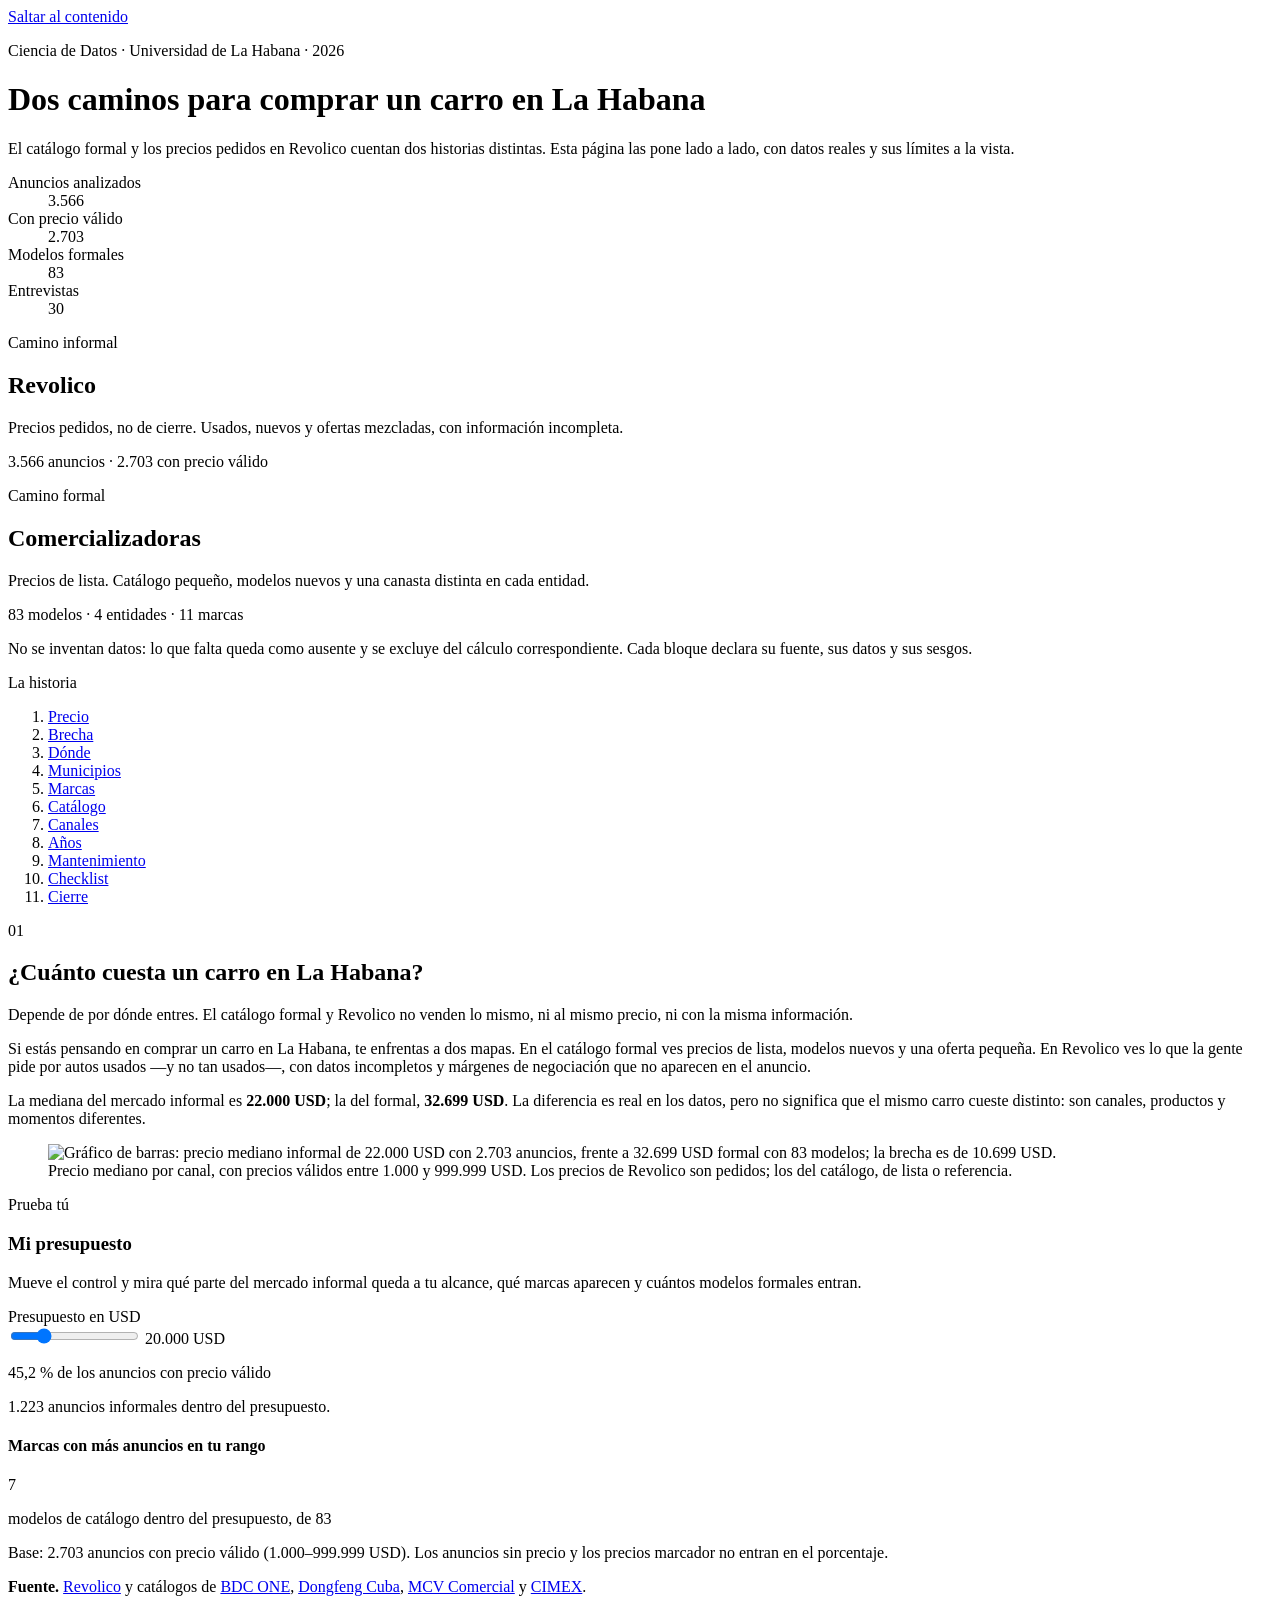
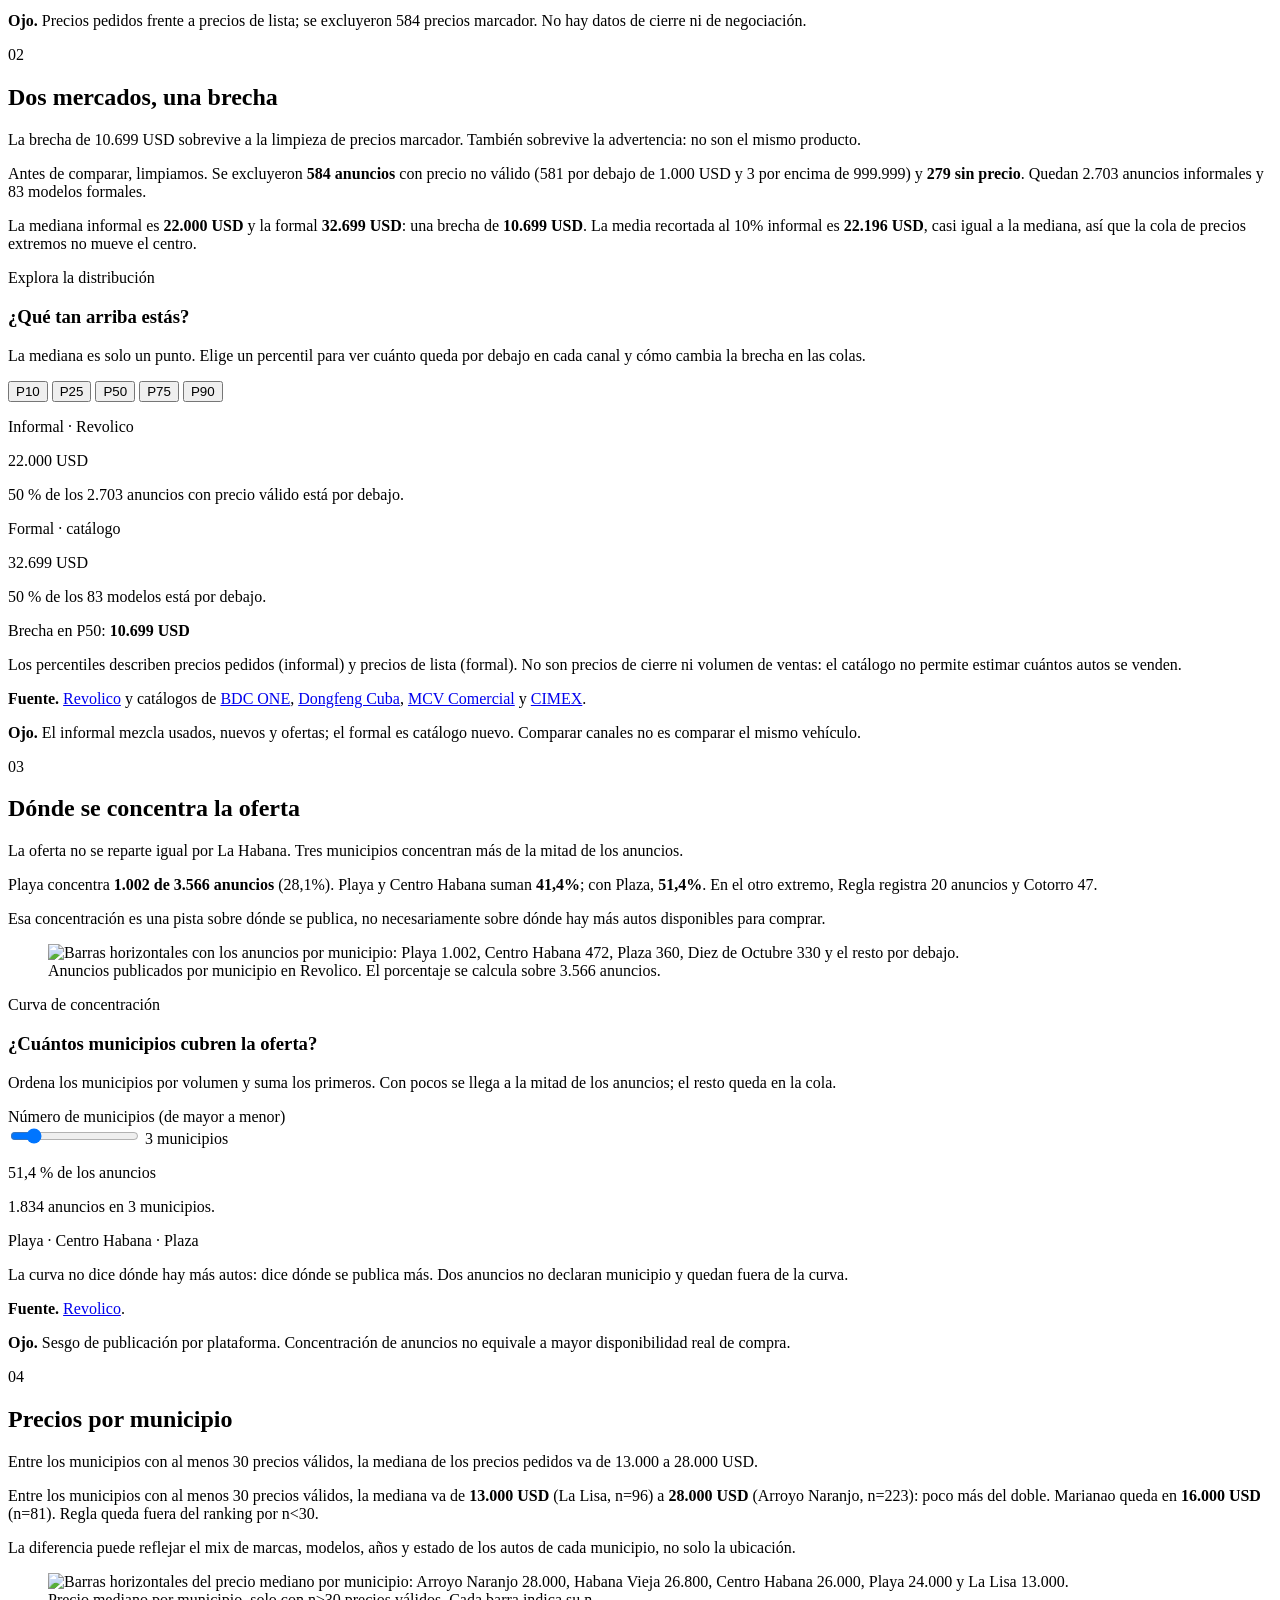
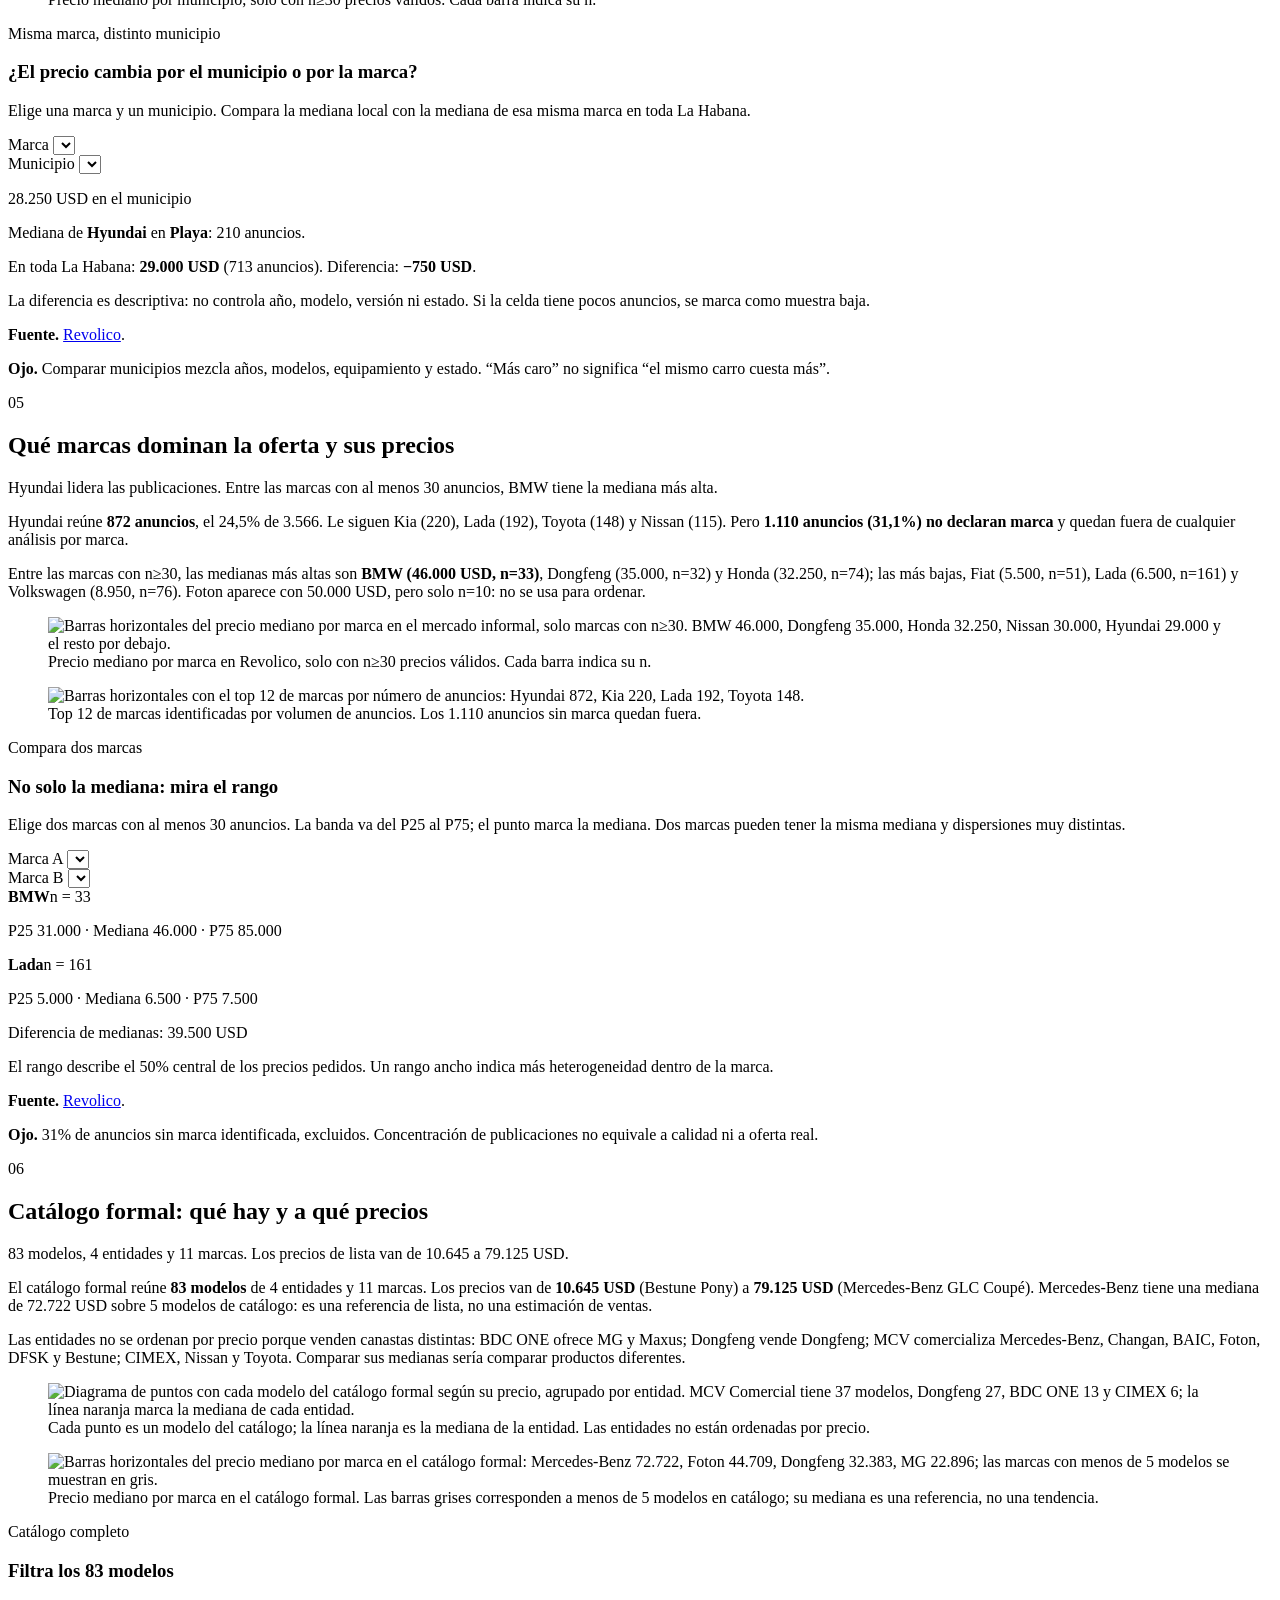
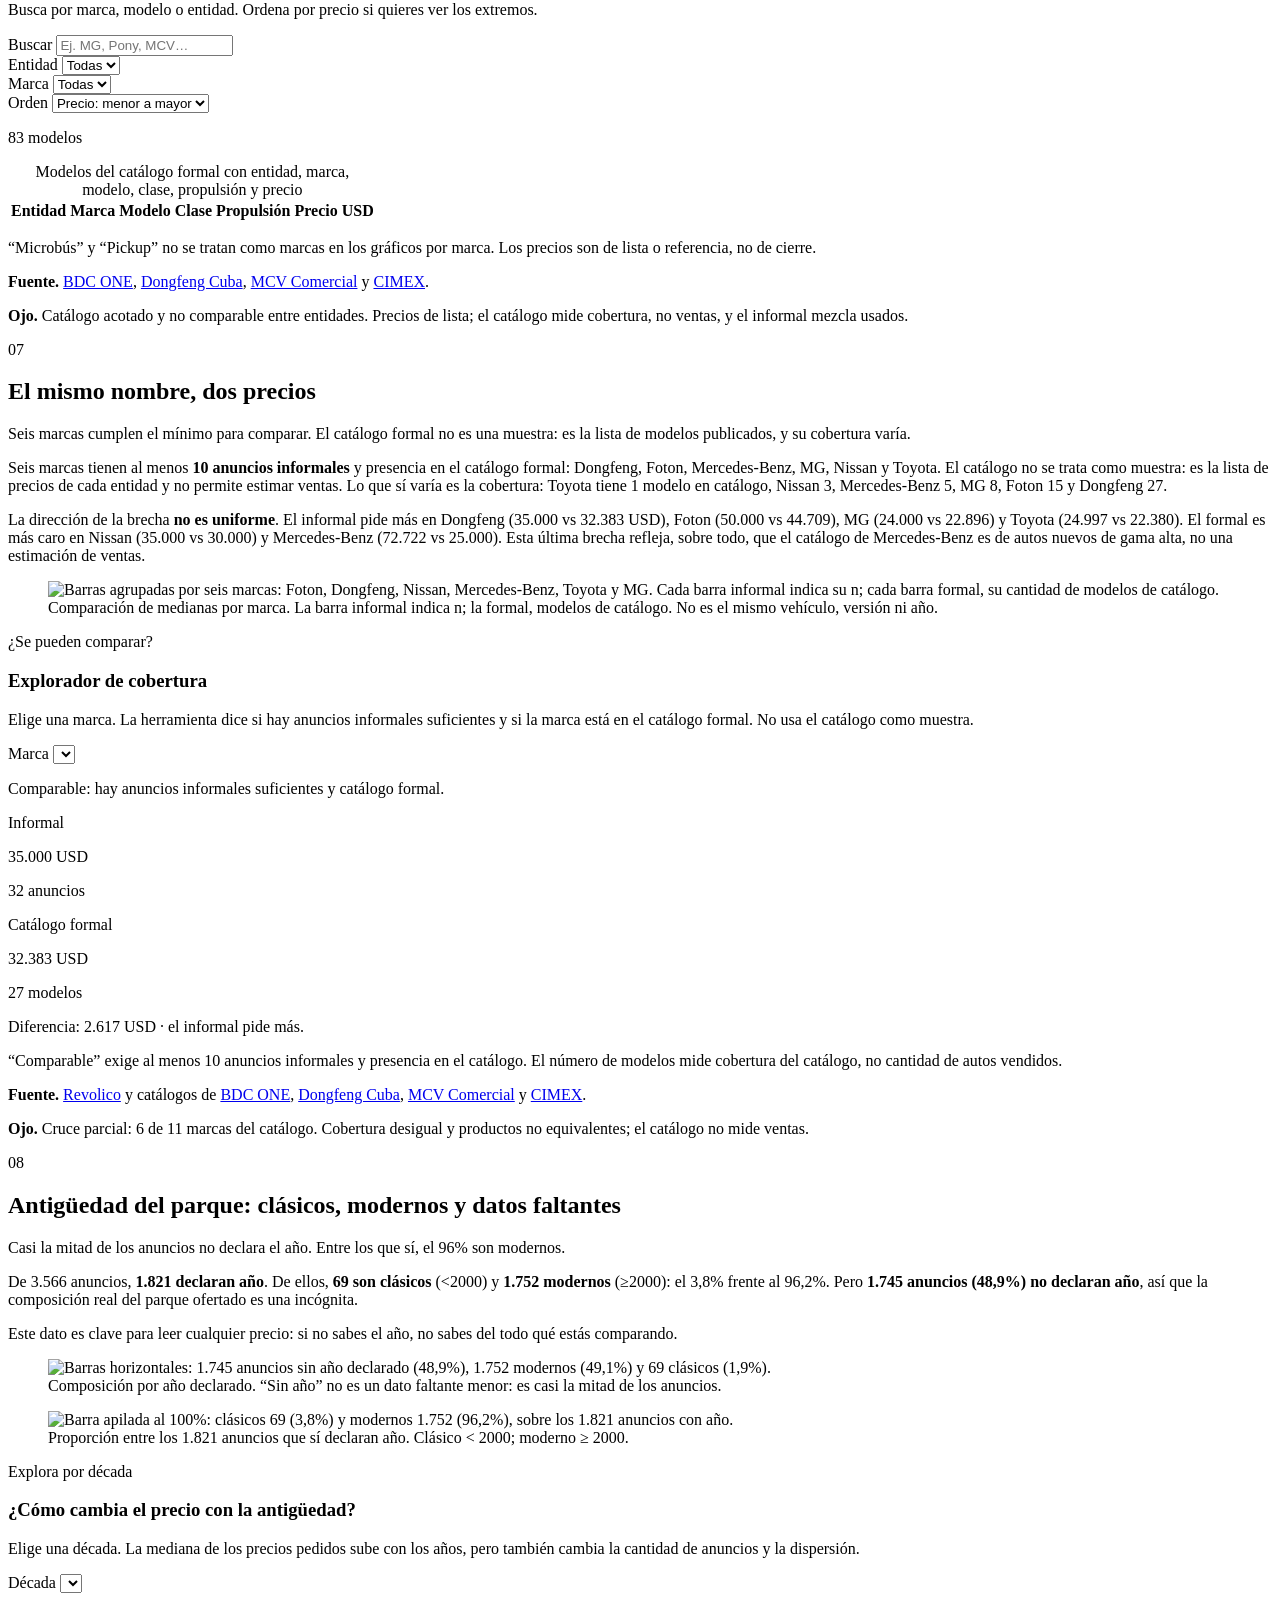
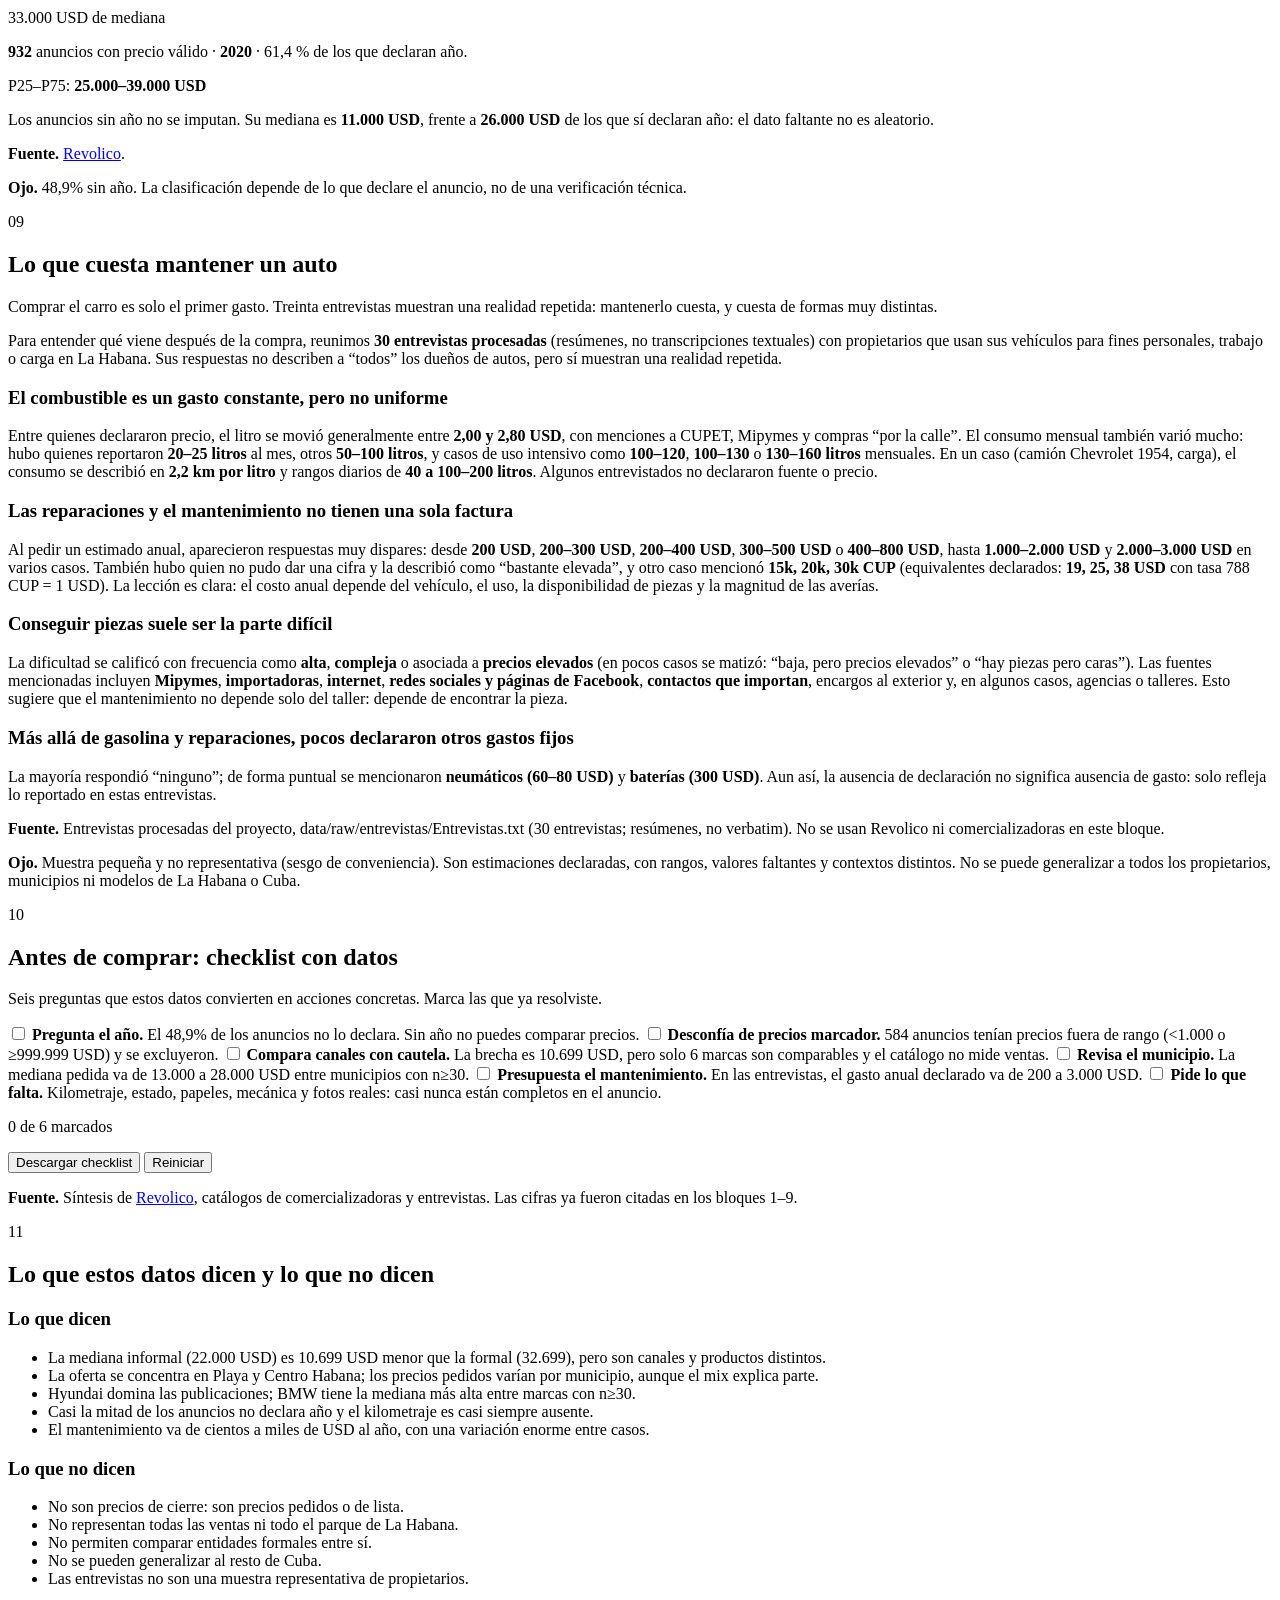
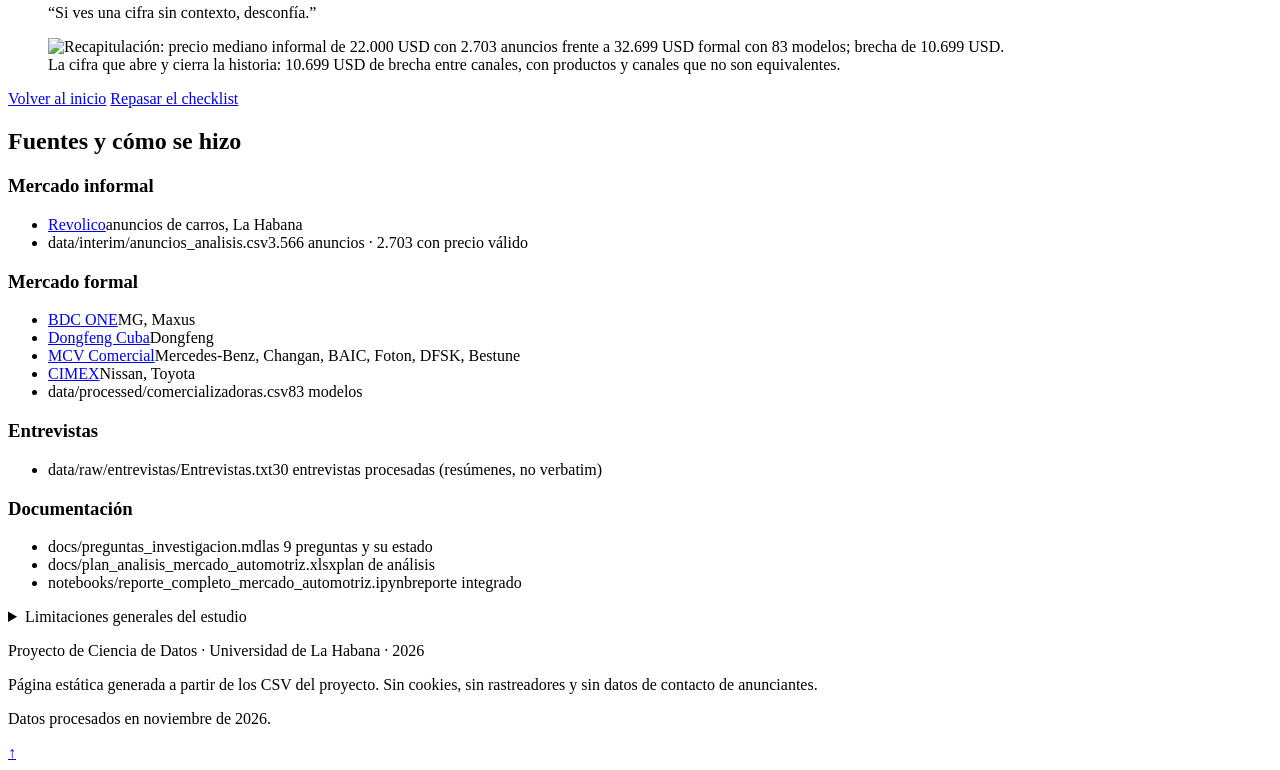
==== index.html @ 1b814ed3 "Arreglando gitignore para poder arreglar la ubicacion de la web" ====
<!doctype html>
<html lang="es">
<head>
  <meta charset="utf-8">
  <meta name="viewport" content="width=device-width, initial-scale=1">
  <title>Dos caminos para comprar un carro en La Habana</title>
  <meta name="description" content="Historia de datos sobre el mercado automotriz de La Habana: precios del canal formal e informal, municipios, marcas, antigüedad y costo de mantenimiento.">
  <meta name="theme-color" content="#FAF7F2">
  <link rel="stylesheet" href="assets/css/estilos.css">
</head>
<body>
  <a class="saltar" href="#contenido">Saltar al contenido</a>
  <div class="progreso" aria-hidden="true"><span id="progreso"></span></div>

  <header class="portada" id="inicio">
    <div class="contenedor">
      <p class="eyebrow">Ciencia de Datos · Universidad de La Habana · 2026</p>
      <h1>Dos caminos para comprar un carro en La Habana</h1>
      <p class="dek">El catálogo formal y los precios pedidos en Revolico cuentan dos historias distintas. Esta página las pone lado a lado, con datos reales y sus límites a la vista.</p>

      <dl class="cifras" aria-label="Cifras de la investigación">
        <div><dt>Anuncios analizados</dt><dd>3.566</dd></div>
        <div><dt>Con precio válido</dt><dd>2.703</dd></div>
        <div><dt>Modelos formales</dt><dd>83</dd></div>
        <div><dt>Entrevistas</dt><dd>30</dd></div>
      </dl>

      <div class="caminos">
        <article class="camino camino--informal">
          <p class="camino__etiqueta">Camino informal</p>
          <h2>Revolico</h2>
          <p>Precios pedidos, no de cierre. Usados, nuevos y ofertas mezcladas, con información incompleta.</p>
          <p class="camino__dato">3.566 anuncios · 2.703 con precio válido</p>
        </article>
        <article class="camino camino--formal">
          <p class="camino__etiqueta">Camino formal</p>
          <h2>Comercializadoras</h2>
          <p>Precios de lista. Catálogo pequeño, modelos nuevos y una canasta distinta en cada entidad.</p>
          <p class="camino__dato">83 modelos · 4 entidades · 11 marcas</p>
        </article>
      </div>

      <p class="portada__nota">No se inventan datos: lo que falta queda como ausente y se excluye del cálculo correspondiente. Cada bloque declara su fuente, sus datos y sus sesgos.</p>
    </div>
  </header>

  <nav class="indice" aria-label="Índice de la historia">
    <div class="contenedor indice__interior">
      <span class="indice__titulo">La historia</span>
      <ol>
        <li><a href="#bloque-1">Precio</a></li>
        <li><a href="#bloque-2">Brecha</a></li>
        <li><a href="#bloque-3">Dónde</a></li>
        <li><a href="#bloque-4">Municipios</a></li>
        <li><a href="#bloque-5">Marcas</a></li>
        <li><a href="#bloque-6">Catálogo</a></li>
        <li><a href="#bloque-7">Canales</a></li>
        <li><a href="#bloque-8">Años</a></li>
        <li><a href="#bloque-9">Mantenimiento</a></li>
        <li><a href="#bloque-10">Checklist</a></li>
        <li><a href="#bloque-11">Cierre</a></li>
      </ol>
    </div>
  </nav>

  <main id="contenido">
    <!-- BLOQUE 1 -->
    <section class="bloque" id="bloque-1" aria-labelledby="t1">
      <div class="contenedor">
        <header class="bloque__cabecera">
          <p class="bloque__numero">01</p>
          <h2 id="t1">¿Cuánto cuesta un carro en La Habana?</h2>
          <p class="entradilla">Depende de por dónde entres. El catálogo formal y Revolico no venden lo mismo, ni al mismo precio, ni con la misma información.</p>
        </header>

        <div class="prosa">
          <p>Si estás pensando en comprar un carro en La Habana, te enfrentas a dos mapas. En el catálogo formal ves precios de lista, modelos nuevos y una oferta pequeña. En Revolico ves lo que la gente pide por autos usados —y no tan usados—, con datos incompletos y márgenes de negociación que no aparecen en el anuncio.</p>
          <p>La mediana del mercado informal es <strong>22.000 USD</strong>; la del formal, <strong>32.699 USD</strong>. La diferencia es real en los datos, pero no significa que el mismo carro cueste distinto: son canales, productos y momentos diferentes.</p>
        </div>

        <figure class="figura">
          <img src="img/01_brecha_formal_vs_informal.png" alt="Gráfico de barras: precio mediano informal de 22.000 USD con 2.703 anuncios, frente a 32.699 USD formal con 83 modelos; la brecha es de 10.699 USD." width="1375" height="955" decoding="async">
          <figcaption>Precio mediano por canal, con precios válidos entre 1.000 y 999.999 USD. Los precios de Revolico son pedidos; los del catálogo, de lista o referencia.</figcaption>
        </figure>

        <section class="interactivo" aria-labelledby="t-presupuesto">
          <header class="interactivo__cabecera">
            <p class="interactivo__etiqueta">Prueba tú</p>
            <h3 id="t-presupuesto">Mi presupuesto</h3>
            <p>Mueve el control y mira qué parte del mercado informal queda a tu alcance, qué marcas aparecen y cuántos modelos formales entran.</p>
          </header>

          <div class="control">
            <label for="presupuesto">Presupuesto en USD</label>
            <div class="control__fila">
              <input type="range" id="presupuesto" min="2000" max="80000" step="500" value="20000">
              <output for="presupuesto" id="presupuesto-valor" class="control__valor">20.000 USD</output>
            </div>
          </div>

          <div class="resultado" aria-live="polite">
            <p class="resultado__grande"><span id="presupuesto-pct">45,2 %</span> <span class="resultado__sufijo">de los anuncios con precio válido</span></p>
            <p id="presupuesto-resumen" class="resultado__texto">1.223 anuncios informales dentro del presupuesto.</p>
            <div class="columnas">
              <div>
                <h4>Marcas con más anuncios en tu rango</h4>
                <ul id="presupuesto-marcas" class="lista-barras"></ul>
              </div>
              <div class="tarjeta-cifra">
                <p class="tarjeta-cifra__numero" id="presupuesto-formales">7</p>
                <p class="tarjeta-cifra__texto">modelos de catálogo dentro del presupuesto, de 83</p>
              </div>
            </div>
          </div>
          <p class="interactivo__nota">Base: 2.703 anuncios con precio válido (1.000–999.999 USD). Los anuncios sin precio y los precios marcador no entran en el porcentaje.</p>
        </section>

        <aside class="metodo">
          <p><strong>Fuente.</strong> <a href="https://www.revolico.com" target="_blank" rel="noopener noreferrer">Revolico</a> y catálogos de <a href="https://bdcone.online" target="_blank" rel="noopener noreferrer">BDC ONE</a>, <a href="https://dongfengqba.com" target="_blank" rel="noopener noreferrer">Dongfeng Cuba</a>, <a href="https://mcvcommercial.com" target="_blank" rel="noopener noreferrer">MCV Comercial</a> y <a href="https://cimex.cu" target="_blank" rel="noopener noreferrer">CIMEX</a>.</p>
          <p><strong>Ojo.</strong> Precios pedidos frente a precios de lista; se excluyeron 584 precios marcador. No hay datos de cierre ni de negociación.</p>
        </aside>
      </div>
    </section>

    <!-- BLOQUE 2 -->
    <section class="bloque" id="bloque-2" aria-labelledby="t2">
      <div class="contenedor">
        <header class="bloque__cabecera">
          <p class="bloque__numero">02</p>
          <h2 id="t2">Dos mercados, una brecha</h2>
          <p class="entradilla">La brecha de 10.699 USD sobrevive a la limpieza de precios marcador. También sobrevive la advertencia: no son el mismo producto.</p>
        </header>

        <div class="prosa">
          <p>Antes de comparar, limpiamos. Se excluyeron <strong>584 anuncios</strong> con precio no válido (581 por debajo de 1.000 USD y 3 por encima de 999.999) y <strong>279 sin precio</strong>. Quedan 2.703 anuncios informales y 83 modelos formales.</p>
          <p>La mediana informal es <strong>22.000 USD</strong> y la formal <strong>32.699 USD</strong>: una brecha de <strong>10.699 USD</strong>. La media recortada al 10% informal es <strong>22.196 USD</strong>, casi igual a la mediana, así que la cola de precios extremos no mueve el centro.</p>
        </div>

        <section class="interactivo" aria-labelledby="t-percentiles">
          <header class="interactivo__cabecera">
            <p class="interactivo__etiqueta">Explora la distribución</p>
            <h3 id="t-percentiles">¿Qué tan arriba estás?</h3>
            <p>La mediana es solo un punto. Elige un percentil para ver cuánto queda por debajo en cada canal y cómo cambia la brecha en las colas.</p>
          </header>

          <div class="segmentado" role="group" aria-label="Percentil de precio">
            <button type="button" class="segmentado__boton" data-percentil="10" aria-pressed="false">P10</button>
            <button type="button" class="segmentado__boton" data-percentil="25" aria-pressed="false">P25</button>
            <button type="button" class="segmentado__boton activo" data-percentil="50" aria-pressed="true">P50</button>
            <button type="button" class="segmentado__boton" data-percentil="75" aria-pressed="false">P75</button>
            <button type="button" class="segmentado__boton" data-percentil="90" aria-pressed="false">P90</button>
          </div>

          <div class="comparador" aria-live="polite">
            <div class="comparador__lado">
              <p class="comparador__canal">Informal · Revolico</p>
              <p class="comparador__numero" id="pct-informal">22.000 USD</p>
              <div class="barra"><span id="barra-pct-informal" style="width:67%"></span></div>
              <p class="comparador__n" id="pct-informal-detalle">50 % de los 2.703 anuncios con precio válido está por debajo.</p>
            </div>
            <div class="comparador__lado">
              <p class="comparador__canal">Formal · catálogo</p>
              <p class="comparador__numero" id="pct-formal">32.699 USD</p>
              <div class="barra"><span id="barra-pct-formal" style="width:100%"></span></div>
              <p class="comparador__n" id="pct-formal-detalle">50 % de los 83 modelos está por debajo.</p>
            </div>
          </div>
          <p class="comparador__diferencia">Brecha en <span id="pct-etiqueta">P50</span>: <strong id="pct-diferencia">10.699 USD</strong></p>
          <p class="interactivo__nota">Los percentiles describen precios pedidos (informal) y precios de lista (formal). No son precios de cierre ni volumen de ventas: el catálogo no permite estimar cuántos autos se venden.</p>
        </section>

        <aside class="metodo">
          <p><strong>Fuente.</strong> <a href="https://www.revolico.com" target="_blank" rel="noopener noreferrer">Revolico</a> y catálogos de <a href="https://bdcone.online" target="_blank" rel="noopener noreferrer">BDC ONE</a>, <a href="https://dongfengqba.com" target="_blank" rel="noopener noreferrer">Dongfeng Cuba</a>, <a href="https://mcvcommercial.com" target="_blank" rel="noopener noreferrer">MCV Comercial</a> y <a href="https://cimex.cu" target="_blank" rel="noopener noreferrer">CIMEX</a>.</p>
          <p><strong>Ojo.</strong> El informal mezcla usados, nuevos y ofertas; el formal es catálogo nuevo. Comparar canales no es comparar el mismo vehículo.</p>
        </aside>
      </div>
    </section>

    <!-- BLOQUE 3 -->
    <section class="bloque" id="bloque-3" aria-labelledby="t3">
      <div class="contenedor">
        <header class="bloque__cabecera">
          <p class="bloque__numero">03</p>
          <h2 id="t3">Dónde se concentra la oferta</h2>
          <p class="entradilla">La oferta no se reparte igual por La Habana. Tres municipios concentran más de la mitad de los anuncios.</p>
        </header>

        <div class="prosa">
          <p>Playa concentra <strong>1.002 de 3.566 anuncios</strong> (28,1%). Playa y Centro Habana suman <strong>41,4%</strong>; con Plaza, <strong>51,4%</strong>. En el otro extremo, Regla registra 20 anuncios y Cotorro 47.</p>
          <p>Esa concentración es una pista sobre dónde se publica, no necesariamente sobre dónde hay más autos disponibles para comprar.</p>
        </div>

        <figure class="figura">
          <img src="img/a_estructura_concentracion_municipio.png" alt="Barras horizontales con los anuncios por municipio: Playa 1.002, Centro Habana 472, Plaza 360, Diez de Octubre 330 y el resto por debajo." width="1553" height="1169" loading="lazy" decoding="async">
          <figcaption>Anuncios publicados por municipio en Revolico. El porcentaje se calcula sobre 3.566 anuncios.</figcaption>
        </figure>

        <section class="interactivo" aria-labelledby="t-concentracion">
          <header class="interactivo__cabecera">
            <p class="interactivo__etiqueta">Curva de concentración</p>
            <h3 id="t-concentracion">¿Cuántos municipios cubren la oferta?</h3>
            <p>Ordena los municipios por volumen y suma los primeros. Con pocos se llega a la mitad de los anuncios; el resto queda en la cola.</p>
          </header>

          <div class="control">
            <label for="concentracion">Número de municipios (de mayor a menor)</label>
            <div class="control__fila">
              <input type="range" id="concentracion" min="1" max="15" step="1" value="3">
              <output for="concentracion" id="concentracion-valor" class="control__valor">3 municipios</output>
            </div>
          </div>

          <div class="resultado resultado--compacto" aria-live="polite">
            <p class="resultado__grande"><span id="conc-pct">51,4 %</span> <span class="resultado__sufijo">de los anuncios</span></p>
            <p class="resultado__texto"><span id="conc-n">1.834</span> anuncios en <span id="conc-k">3</span> municipios.</p>
            <div class="barra"><span id="conc-barra" style="width:51.4%"></span></div>
            <p id="conc-lista" class="lista-municipios">Playa · Centro Habana · Plaza</p>
          </div>
          <p class="interactivo__nota">La curva no dice dónde hay más autos: dice dónde se publica más. Dos anuncios no declaran municipio y quedan fuera de la curva.</p>
        </section>

        <aside class="metodo">
          <p><strong>Fuente.</strong> <a href="https://www.revolico.com" target="_blank" rel="noopener noreferrer">Revolico</a>.</p>
          <p><strong>Ojo.</strong> Sesgo de publicación por plataforma. Concentración de anuncios no equivale a mayor disponibilidad real de compra.</p>
        </aside>
      </div>
    </section>

    <!-- BLOQUE 4 -->
    <section class="bloque" id="bloque-4" aria-labelledby="t4">
      <div class="contenedor">
        <header class="bloque__cabecera">
          <p class="bloque__numero">04</p>
          <h2 id="t4">Precios por municipio</h2>
          <p class="entradilla">Entre los municipios con al menos 30 precios válidos, la mediana de los precios pedidos va de 13.000 a 28.000 USD.</p>
        </header>

        <div class="prosa">
          <p>Entre los municipios con al menos 30 precios válidos, la mediana va de <strong>13.000 USD</strong> (La Lisa, n=96) a <strong>28.000 USD</strong> (Arroyo Naranjo, n=223): poco más del doble. Marianao queda en <strong>16.000 USD</strong> (n=81). Regla queda fuera del ranking por n<30.</p>
          <p>La diferencia puede reflejar el mix de marcas, modelos, años y estado de los autos de cada municipio, no solo la ubicación.</p>
        </div>

        <figure class="figura">
          <img src="img/02_mediana_precio_por_municipio.png" alt="Barras horizontales del precio mediano por municipio: Arroyo Naranjo 28.000, Habana Vieja 26.800, Centro Habana 26.000, Playa 24.000 y La Lisa 13.000." width="1553" height="1170" loading="lazy" decoding="async">
          <figcaption>Precio mediano por municipio, solo con n≥30 precios válidos. Cada barra indica su n.</figcaption>
        </figure>

        <section class="interactivo" aria-labelledby="t-marca-municipio">
          <header class="interactivo__cabecera">
            <p class="interactivo__etiqueta">Misma marca, distinto municipio</p>
            <h3 id="t-marca-municipio">¿El precio cambia por el municipio o por la marca?</h3>
            <p>Elige una marca y un municipio. Compara la mediana local con la mediana de esa misma marca en toda La Habana.</p>
          </header>

          <div class="controles-dobles">
            <div class="control">
              <label for="mm-marca">Marca</label>
              <select id="mm-marca"></select>
            </div>
            <div class="control">
              <label for="mm-municipio">Municipio</label>
              <select id="mm-municipio"></select>
            </div>
          </div>

          <div class="resultado resultado--compacto" aria-live="polite">
            <p class="resultado__grande"><span id="mm-mediana">28.250</span> <span class="resultado__sufijo">USD en el municipio</span></p>
            <p class="resultado__texto">Mediana de <strong id="mm-marca-label">Hyundai</strong> en <strong id="mm-municipio-label">Playa</strong>: <span id="mm-n">210</span> anuncios.</p>
            <p class="resultado__texto">En toda La Habana: <strong id="mm-ciudad">29.000 USD</strong> (<span id="mm-n-ciudad">713</span> anuncios). Diferencia: <strong id="mm-dif">−750 USD</strong>.</p>
            <p id="mm-calidad" class="calidad"></p>
          </div>
          <p class="interactivo__nota">La diferencia es descriptiva: no controla año, modelo, versión ni estado. Si la celda tiene pocos anuncios, se marca como muestra baja.</p>
        </section>

        <aside class="metodo">
          <p><strong>Fuente.</strong> <a href="https://www.revolico.com" target="_blank" rel="noopener noreferrer">Revolico</a>.</p>
          <p><strong>Ojo.</strong> Comparar municipios mezcla años, modelos, equipamiento y estado. “Más caro” no significa “el mismo carro cuesta más”.</p>
        </aside>
      </div>
    </section>

    <!-- BLOQUE 5 -->
    <section class="bloque" id="bloque-5" aria-labelledby="t5">
      <div class="contenedor">
        <header class="bloque__cabecera">
          <p class="bloque__numero">05</p>
          <h2 id="t5">Qué marcas dominan la oferta y sus precios</h2>
          <p class="entradilla">Hyundai lidera las publicaciones. Entre las marcas con al menos 30 anuncios, BMW tiene la mediana más alta.</p>
        </header>

        <div class="prosa">
          <p>Hyundai reúne <strong>872 anuncios</strong>, el 24,5% de 3.566. Le siguen Kia (220), Lada (192), Toyota (148) y Nissan (115). Pero <strong>1.110 anuncios (31,1%) no declaran marca</strong> y quedan fuera de cualquier análisis por marca.</p>
          <p>Entre las marcas con n≥30, las medianas más altas son <strong>BMW (46.000 USD, n=33)</strong>, Dongfeng (35.000, n=32) y Honda (32.250, n=74); las más bajas, Fiat (5.500, n=51), Lada (6.500, n=161) y Volkswagen (8.950, n=76). Foton aparece con 50.000 USD, pero solo n=10: no se usa para ordenar.</p>
        </div>

        <figure class="figura">
          <img src="img/03_precio_por_marca_informal.png" alt="Barras horizontales del precio mediano por marca en el mercado informal, solo marcas con n≥30. BMW 46.000, Dongfeng 35.000, Honda 32.250, Nissan 30.000, Hyundai 29.000 y el resto por debajo." width="1499" height="1140" loading="lazy" decoding="async">
          <figcaption>Precio mediano por marca en Revolico, solo con n≥30 precios válidos. Cada barra indica su n.</figcaption>
        </figure>

        <figure class="figura">
          <img src="img/a_estructura_concentracion_marca.png" alt="Barras horizontales con el top 12 de marcas por número de anuncios: Hyundai 872, Kia 220, Lada 192, Toyota 148." width="1475" height="1048" loading="lazy" decoding="async">
          <figcaption>Top 12 de marcas identificadas por volumen de anuncios. Los 1.110 anuncios sin marca quedan fuera.</figcaption>
        </figure>

        <section class="interactivo" aria-labelledby="t-rango-marcas">
          <header class="interactivo__cabecera">
            <p class="interactivo__etiqueta">Compara dos marcas</p>
            <h3 id="t-rango-marcas">No solo la mediana: mira el rango</h3>
            <p>Elige dos marcas con al menos 30 anuncios. La banda va del P25 al P75; el punto marca la mediana. Dos marcas pueden tener la misma mediana y dispersiones muy distintas.</p>
          </header>

          <div class="controles-dobles">
            <div class="control">
              <label for="rango-a">Marca A</label>
              <select id="rango-a"></select>
            </div>
            <div class="control">
              <label for="rango-b">Marca B</label>
              <select id="rango-b"></select>
            </div>
          </div>

          <div class="rangos" aria-live="polite">
            <div class="rango">
              <div class="rango__cabecera"><strong id="rango-a-nombre">BMW</strong><span id="rango-a-n">n = 33</span></div>
              <div class="rango__pista">
                <span id="rango-a-banda" class="rango__banda"></span>
                <span id="rango-a-mediana" class="rango__mediana"></span>
              </div>
              <p id="rango-a-valores" class="rango__valores">P25 31.000 · Mediana 46.000 · P75 85.000</p>
            </div>
            <div class="rango">
              <div class="rango__cabecera"><strong id="rango-b-nombre">Lada</strong><span id="rango-b-n">n = 161</span></div>
              <div class="rango__pista">
                <span id="rango-b-banda" class="rango__banda"></span>
                <span id="rango-b-mediana" class="rango__mediana"></span>
              </div>
              <p id="rango-b-valores" class="rango__valores">P25 5.000 · Mediana 6.500 · P75 7.500</p>
            </div>
          </div>
          <p class="comparador__diferencia" id="rango-diferencia">Diferencia de medianas: 39.500 USD</p>
          <p class="interactivo__nota">El rango describe el 50% central de los precios pedidos. Un rango ancho indica más heterogeneidad dentro de la marca.</p>
        </section>

        <aside class="metodo">
          <p><strong>Fuente.</strong> <a href="https://www.revolico.com" target="_blank" rel="noopener noreferrer">Revolico</a>.</p>
          <p><strong>Ojo.</strong> 31% de anuncios sin marca identificada, excluidos. Concentración de publicaciones no equivale a calidad ni a oferta real.</p>
        </aside>
      </div>
    </section>

    <!-- BLOQUE 6 -->
    <section class="bloque" id="bloque-6" aria-labelledby="t6">
      <div class="contenedor">
        <header class="bloque__cabecera">
          <p class="bloque__numero">06</p>
          <h2 id="t6">Catálogo formal: qué hay y a qué precios</h2>
          <p class="entradilla">83 modelos, 4 entidades y 11 marcas. Los precios de lista van de 10.645 a 79.125 USD.</p>
        </header>

        <div class="prosa">
          <p>El catálogo formal reúne <strong>83 modelos</strong> de 4 entidades y 11 marcas. Los precios van de <strong>10.645 USD</strong> (Bestune Pony) a <strong>79.125 USD</strong> (Mercedes-Benz GLC Coupé). Mercedes-Benz tiene una mediana de 72.722 USD sobre 5 modelos de catálogo: es una referencia de lista, no una estimación de ventas.</p>
          <p>Las entidades no se ordenan por precio porque venden canastas distintas: BDC ONE ofrece MG y Maxus; Dongfeng vende Dongfeng; MCV comercializa Mercedes-Benz, Changan, BAIC, Foton, DFSK y Bestune; CIMEX, Nissan y Toyota. Comparar sus medianas sería comparar productos diferentes.</p>
        </div>

        <figure class="figura">
          <img src="img/07_catalogo_formal_por_entidad.png" alt="Diagrama de puntos con cada modelo del catálogo formal según su precio, agrupado por entidad. MCV Comercial tiene 37 modelos, Dongfeng 27, BDC ONE 13 y CIMEX 6; la línea naranja marca la mediana de cada entidad." width="1584" height="1017" loading="lazy" decoding="async">
          <figcaption>Cada punto es un modelo del catálogo; la línea naranja es la mediana de la entidad. Las entidades no están ordenadas por precio.</figcaption>
        </figure>

        <figure class="figura">
          <img src="img/03_precio_por_marca_formal.png" alt="Barras horizontales del precio mediano por marca en el catálogo formal: Mercedes-Benz 72.722, Foton 44.709, Dongfeng 32.383, MG 22.896; las marcas con menos de 5 modelos se muestran en gris." width="1475" height="1048" loading="lazy" decoding="async">
          <figcaption>Precio mediano por marca en el catálogo formal. Las barras grises corresponden a menos de 5 modelos en catálogo; su mediana es una referencia, no una tendencia.</figcaption>
        </figure>

        <section class="interactivo" aria-labelledby="t-tabla">
          <header class="interactivo__cabecera">
            <p class="interactivo__etiqueta">Catálogo completo</p>
            <h3 id="t-tabla">Filtra los 83 modelos</h3>
            <p>Busca por marca, modelo o entidad. Ordena por precio si quieres ver los extremos.</p>
          </header>
          <div class="controles-tabla">
            <div class="control">
              <label for="tabla-buscar">Buscar</label>
              <input type="search" id="tabla-buscar" placeholder="Ej. MG, Pony, MCV…" autocomplete="off">
            </div>
            <div class="control">
              <label for="tabla-entidad">Entidad</label>
              <select id="tabla-entidad"><option value="">Todas</option></select>
            </div>
            <div class="control">
              <label for="tabla-marca">Marca</label>
              <select id="tabla-marca"><option value="">Todas</option></select>
            </div>
            <div class="control">
              <label for="tabla-orden">Orden</label>
              <select id="tabla-orden">
                <option value="precio-asc">Precio: menor a mayor</option>
                <option value="precio-desc">Precio: mayor a menor</option>
                <option value="marca">Marca y modelo</option>
              </select>
            </div>
          </div>
          <p class="tabla-conteo" id="tabla-conteo" aria-live="polite">83 modelos</p>
          <div class="tabla-envoltura">
            <table class="tabla">
              <caption class="visualmente-oculto">Modelos del catálogo formal con entidad, marca, modelo, clase, propulsión y precio</caption>
              <thead>
                <tr>
                  <th scope="col">Entidad</th>
                  <th scope="col">Marca</th>
                  <th scope="col">Modelo</th>
                  <th scope="col">Clase</th>
                  <th scope="col">Propulsión</th>
                  <th scope="col" class="tabla__num">Precio USD</th>
                </tr>
              </thead>
              <tbody id="tabla-cuerpo"></tbody>
            </table>
          </div>
          <p class="interactivo__nota">“Microbús” y “Pickup” no se tratan como marcas en los gráficos por marca. Los precios son de lista o referencia, no de cierre.</p>
        </section>

        <aside class="metodo">
          <p><strong>Fuente.</strong> <a href="https://bdcone.online" target="_blank" rel="noopener noreferrer">BDC ONE</a>, <a href="https://dongfengqba.com" target="_blank" rel="noopener noreferrer">Dongfeng Cuba</a>, <a href="https://mcvcommercial.com" target="_blank" rel="noopener noreferrer">MCV Comercial</a> y <a href="https://cimex.cu" target="_blank" rel="noopener noreferrer">CIMEX</a>.</p>
          <p><strong>Ojo.</strong> Catálogo acotado y no comparable entre entidades. Precios de lista; el catálogo mide cobertura, no ventas, y el informal mezcla usados.</p>
        </aside>
      </div>
    </section>

    <!-- BLOQUE 7 -->
    <section class="bloque" id="bloque-7" aria-labelledby="t7">
      <div class="contenedor">
        <header class="bloque__cabecera">
          <p class="bloque__numero">07</p>
          <h2 id="t7">El mismo nombre, dos precios</h2>
          <p class="entradilla">Seis marcas cumplen el mínimo para comparar. El catálogo formal no es una muestra: es la lista de modelos publicados, y su cobertura varía.</p>
        </header>

        <div class="prosa">
          <p>Seis marcas tienen al menos <strong>10 anuncios informales</strong> y presencia en el catálogo formal: Dongfeng, Foton, Mercedes-Benz, MG, Nissan y Toyota. El catálogo no se trata como muestra: es la lista de precios de cada entidad y no permite estimar ventas. Lo que sí varía es la cobertura: Toyota tiene 1 modelo en catálogo, Nissan 3, Mercedes-Benz 5, MG 8, Foton 15 y Dongfeng 27.</p>
          <p>La dirección de la brecha <strong>no es uniforme</strong>. El informal pide más en Dongfeng (35.000 vs 32.383 USD), Foton (50.000 vs 44.709), MG (24.000 vs 22.896) y Toyota (24.997 vs 22.380). El formal es más caro en Nissan (35.000 vs 30.000) y Mercedes-Benz (72.722 vs 25.000). Esta última brecha refleja, sobre todo, que el catálogo de Mercedes-Benz es de autos nuevos de gama alta, no una estimación de ventas.</p>
        </div>

        <figure class="figura">
          <img src="img/04_comparacion_formal_vs_informal_por_marca.png" alt="Barras agrupadas por seis marcas: Foton, Dongfeng, Nissan, Mercedes-Benz, Toyota y MG. Cada barra informal indica su n; cada barra formal, su cantidad de modelos de catálogo." width="1598" height="1108" loading="lazy" decoding="async">
          <figcaption>Comparación de medianas por marca. La barra informal indica n; la formal, modelos de catálogo. No es el mismo vehículo, versión ni año.</figcaption>
        </figure>

        <section class="interactivo" aria-labelledby="t-cobertura">
          <header class="interactivo__cabecera">
            <p class="interactivo__etiqueta">¿Se pueden comparar?</p>
            <h3 id="t-cobertura">Explorador de cobertura</h3>
            <p>Elige una marca. La herramienta dice si hay anuncios informales suficientes y si la marca está en el catálogo formal. No usa el catálogo como muestra.</p>
          </header>

          <div class="control control--inline">
            <label for="cobertura-select">Marca</label>
            <select id="cobertura-select"></select>
          </div>

          <div class="resultado resultado--compacto" aria-live="polite">
            <p id="cobertura-estado" class="estado">Comparable: hay anuncios informales suficientes y catálogo formal.</p>
            <div class="comparador comparador--compacto">
              <div class="comparador__lado">
                <p class="comparador__canal">Informal</p>
                <p class="comparador__numero" id="cobertura-inf-mediana">35.000 USD</p>
                <p class="comparador__n"><span id="cobertura-inf-n">32</span> anuncios</p>
              </div>
              <div class="comparador__lado">
                <p class="comparador__canal">Catálogo formal</p>
                <p class="comparador__numero" id="cobertura-form-mediana">32.383 USD</p>
                <p class="comparador__n"><span id="cobertura-form-n">27</span> modelos</p>
              </div>
            </div>
            <p class="comparador__diferencia" id="cobertura-diferencia">Diferencia: 2.617 USD · el informal pide más.</p>
          </div>
          <p class="interactivo__nota">“Comparable” exige al menos 10 anuncios informales y presencia en el catálogo. El número de modelos mide cobertura del catálogo, no cantidad de autos vendidos.</p>
        </section>

        <aside class="metodo">
          <p><strong>Fuente.</strong> <a href="https://www.revolico.com" target="_blank" rel="noopener noreferrer">Revolico</a> y catálogos de <a href="https://bdcone.online" target="_blank" rel="noopener noreferrer">BDC ONE</a>, <a href="https://dongfengqba.com" target="_blank" rel="noopener noreferrer">Dongfeng Cuba</a>, <a href="https://mcvcommercial.com" target="_blank" rel="noopener noreferrer">MCV Comercial</a> y <a href="https://cimex.cu" target="_blank" rel="noopener noreferrer">CIMEX</a>.</p>
          <p><strong>Ojo.</strong> Cruce parcial: 6 de 11 marcas del catálogo. Cobertura desigual y productos no equivalentes; el catálogo no mide ventas.</p>
        </aside>
      </div>
    </section>

    <!-- BLOQUE 8 -->
    <section class="bloque" id="bloque-8" aria-labelledby="t8">
      <div class="contenedor">
        <header class="bloque__cabecera">
          <p class="bloque__numero">08</p>
          <h2 id="t8">Antigüedad del parque: clásicos, modernos y datos faltantes</h2>
          <p class="entradilla">Casi la mitad de los anuncios no declara el año. Entre los que sí, el 96% son modernos.</p>
        </header>

        <div class="prosa">
          <p>De 3.566 anuncios, <strong>1.821 declaran año</strong>. De ellos, <strong>69 son clásicos</strong> (&lt;2000) y <strong>1.752 modernos</strong> (≥2000): el 3,8% frente al 96,2%. Pero <strong>1.745 anuncios (48,9%) no declaran año</strong>, así que la composición real del parque ofertado es una incógnita.</p>
          <p>Este dato es clave para leer cualquier precio: si no sabes el año, no sabes del todo qué estás comparando.</p>
        </div>

        <figure class="figura">
          <img src="img/q5_clasicos_vs_modernos_conteo.png" alt="Barras horizontales: 1.745 anuncios sin año declarado (48,9%), 1.752 modernos (49,1%) y 69 clásicos (1,9%)." width="1466" height="863" loading="lazy" decoding="async">
          <figcaption>Composición por año declarado. “Sin año” no es un dato faltante menor: es casi la mitad de los anuncios.</figcaption>
        </figure>

        <figure class="figura">
          <img src="img/q5_clasicos_vs_modernos_proporcion.png" alt="Barra apilada al 100%: clásicos 69 (3,8%) y modernos 1.752 (96,2%), sobre los 1.821 anuncios con año." width="1515" height="719" loading="lazy" decoding="async">
          <figcaption>Proporción entre los 1.821 anuncios que sí declaran año. Clásico &lt; 2000; moderno ≥ 2000.</figcaption>
        </figure>

        <section class="interactivo" aria-labelledby="t-decadas">
          <header class="interactivo__cabecera">
            <p class="interactivo__etiqueta">Explora por década</p>
            <h3 id="t-decadas">¿Cómo cambia el precio con la antigüedad?</h3>
            <p>Elige una década. La mediana de los precios pedidos sube con los años, pero también cambia la cantidad de anuncios y la dispersión.</p>
          </header>

          <div class="control control--inline">
            <label for="decada-select">Década</label>
            <select id="decada-select"></select>
          </div>

          <div class="resultado resultado--compacto" aria-live="polite">
            <p class="resultado__grande"><span id="decada-mediana">33.000</span> <span class="resultado__sufijo">USD de mediana</span></p>
            <p class="resultado__texto"><strong id="decada-n">932</strong> anuncios con precio válido · <strong id="decada-label">2020</strong> · <span id="decada-share">61,4 %</span> <span id="decada-share-label">de los que declaran año</span>.</p>
            <p class="resultado__texto">P25–P75: <strong id="decada-rango">25.000–39.000 USD</strong></p>
            <div class="barra"><span id="decada-barra" style="width:100%"></span></div>
            <p id="decada-calidad" class="calidad"></p>
          </div>
          <p class="interactivo__nota">Los anuncios sin año no se imputan. Su mediana es <strong>11.000 USD</strong>, frente a <strong>26.000 USD</strong> de los que sí declaran año: el dato faltante no es aleatorio.</p>
        </section>

        <aside class="metodo">
          <p><strong>Fuente.</strong> <a href="https://www.revolico.com" target="_blank" rel="noopener noreferrer">Revolico</a>.</p>
          <p><strong>Ojo.</strong> 48,9% sin año. La clasificación depende de lo que declare el anuncio, no de una verificación técnica.</p>
        </aside>
      </div>
    </section>

    <!-- BLOQUE 9 -->
    <section class="bloque bloque--narrativa" id="bloque-9" aria-labelledby="t9">
      <div class="contenedor">
        <header class="bloque__cabecera">
          <p class="bloque__numero">09</p>
          <h2 id="t9">Lo que cuesta mantener un auto</h2>
          <p class="entradilla">Comprar el carro es solo el primer gasto. Treinta entrevistas muestran una realidad repetida: mantenerlo cuesta, y cuesta de formas muy distintas.</p>
        </header>

        <div class="prosa prosa--narrativa">
          <p>Para entender qué viene después de la compra, reunimos <strong>30 entrevistas procesadas</strong> (resúmenes, no transcripciones textuales) con propietarios que usan sus vehículos para fines personales, trabajo o carga en La Habana. Sus respuestas no describen a “todos” los dueños de autos, pero sí muestran una realidad repetida.</p>

          <h3>El combustible es un gasto constante, pero no uniforme</h3>
          <p>Entre quienes declararon precio, el litro se movió generalmente entre <strong>2,00 y 2,80 USD</strong>, con menciones a CUPET, Mipymes y compras “por la calle”. El consumo mensual también varió mucho: hubo quienes reportaron <strong>20–25 litros</strong> al mes, otros <strong>50–100 litros</strong>, y casos de uso intensivo como <strong>100–120</strong>, <strong>100–130</strong> o <strong>130–160 litros</strong> mensuales. En un caso (camión Chevrolet 1954, carga), el consumo se describió en <strong>2,2 km por litro</strong> y rangos diarios de <strong>40 a 100–200 litros</strong>. Algunos entrevistados no declararon fuente o precio.</p>

          <h3>Las reparaciones y el mantenimiento no tienen una sola factura</h3>
          <p>Al pedir un estimado anual, aparecieron respuestas muy dispares: desde <strong>200 USD</strong>, <strong>200–300 USD</strong>, <strong>200–400 USD</strong>, <strong>300–500 USD</strong> o <strong>400–800 USD</strong>, hasta <strong>1.000–2.000 USD</strong> y <strong>2.000–3.000 USD</strong> en varios casos. También hubo quien no pudo dar una cifra y la describió como “bastante elevada”, y otro caso mencionó <strong>15k, 20k, 30k CUP</strong> (equivalentes declarados: <strong>19, 25, 38 USD</strong> con tasa 788 CUP = 1 USD). La lección es clara: el costo anual depende del vehículo, el uso, la disponibilidad de piezas y la magnitud de las averías.</p>

          <h3>Conseguir piezas suele ser la parte difícil</h3>
          <p>La dificultad se calificó con frecuencia como <strong>alta</strong>, <strong>compleja</strong> o asociada a <strong>precios elevados</strong> (en pocos casos se matizó: “baja, pero precios elevados” o “hay piezas pero caras”). Las fuentes mencionadas incluyen <strong>Mipymes</strong>, <strong>importadoras</strong>, <strong>internet</strong>, <strong>redes sociales y páginas de Facebook</strong>, <strong>contactos que importan</strong>, encargos al exterior y, en algunos casos, agencias o talleres. Esto sugiere que el mantenimiento no depende solo del taller: depende de encontrar la pieza.</p>

          <h3>Más allá de gasolina y reparaciones, pocos declararon otros gastos fijos</h3>
          <p>La mayoría respondió “ninguno”; de forma puntual se mencionaron <strong>neumáticos (60–80 USD)</strong> y <strong>baterías (300 USD)</strong>. Aun así, la ausencia de declaración no significa ausencia de gasto: solo refleja lo reportado en estas entrevistas.</p>
        </div>

        <aside class="metodo">
          <p><strong>Fuente.</strong> Entrevistas procesadas del proyecto, <span class="mono">data/raw/entrevistas/Entrevistas.txt</span> (30 entrevistas; resúmenes, no verbatim). No se usan Revolico ni comercializadoras en este bloque.</p>
          <p><strong>Ojo.</strong> Muestra pequeña y no representativa (sesgo de conveniencia). Son estimaciones declaradas, con rangos, valores faltantes y contextos distintos. No se puede generalizar a todos los propietarios, municipios ni modelos de La Habana o Cuba.</p>
        </aside>
      </div>
    </section>

    <!-- BLOQUE 10 -->
    <section class="bloque" id="bloque-10" aria-labelledby="t10">
      <div class="contenedor">
        <header class="bloque__cabecera">
          <p class="bloque__numero">10</p>
          <h2 id="t10">Antes de comprar: checklist con datos</h2>
          <p class="entradilla">Seis preguntas que estos datos convierten en acciones concretas. Marca las que ya resolviste.</p>
        </header>

        <div class="checklist" id="checklist">
          <label class="checklist__item">
            <input type="checkbox" data-check="anio">
            <span><strong>Pregunta el año.</strong> El 48,9% de los anuncios no lo declara. Sin año no puedes comparar precios.</span>
          </label>
          <label class="checklist__item">
            <input type="checkbox" data-check="marcador">
            <span><strong>Desconfía de precios marcador.</strong> 584 anuncios tenían precios fuera de rango (&lt;1.000 o ≥999.999 USD) y se excluyeron.</span>
          </label>
          <label class="checklist__item">
            <input type="checkbox" data-check="canales">
            <span><strong>Compara canales con cautela.</strong> La brecha es 10.699 USD, pero solo 6 marcas son comparables y el catálogo no mide ventas.</span>
          </label>
          <label class="checklist__item">
            <input type="checkbox" data-check="municipio">
            <span><strong>Revisa el municipio.</strong> La mediana pedida va de 13.000 a 28.000 USD entre municipios con n≥30.</span>
          </label>
          <label class="checklist__item">
            <input type="checkbox" data-check="mantenimiento">
            <span><strong>Presupuesta el mantenimiento.</strong> En las entrevistas, el gasto anual declarado va de 200 a 3.000 USD.</span>
          </label>
          <label class="checklist__item">
            <input type="checkbox" data-check="faltantes">
            <span><strong>Pide lo que falta.</strong> Kilometraje, estado, papeles, mecánica y fotos reales: casi nunca están completos en el anuncio.</span>
          </label>
        </div>

        <div class="checklist__acciones">
          <p id="checklist-progreso" aria-live="polite">0 de 6 marcados</p>
          <div class="botones">
            <button type="button" class="boton" id="checklist-descargar">Descargar checklist</button>
            <button type="button" class="boton boton--secundario" id="checklist-reiniciar">Reiniciar</button>
          </div>
        </div>

        <aside class="metodo">
          <p><strong>Fuente.</strong> Síntesis de <a href="https://www.revolico.com" target="_blank" rel="noopener noreferrer">Revolico</a>, catálogos de comercializadoras y entrevistas. Las cifras ya fueron citadas en los bloques 1–9.</p>
        </aside>
      </div>
    </section>

    <!-- BLOQUE 11 -->
    <section class="bloque bloque--cierre" id="bloque-11" aria-labelledby="t11">
      <div class="contenedor">
        <header class="bloque__cabecera">
          <p class="bloque__numero">11</p>
          <h2 id="t11">Lo que estos datos dicen y lo que no dicen</h2>
        </header>

        <div class="cierre-grid">
          <div class="prosa">
            <h3>Lo que dicen</h3>
            <ul class="lista-hallazgos">
              <li>La mediana informal (22.000 USD) es 10.699 USD menor que la formal (32.699), pero son canales y productos distintos.</li>
              <li>La oferta se concentra en Playa y Centro Habana; los precios pedidos varían por municipio, aunque el mix explica parte.</li>
              <li>Hyundai domina las publicaciones; BMW tiene la mediana más alta entre marcas con n≥30.</li>
              <li>Casi la mitad de los anuncios no declara año y el kilometraje es casi siempre ausente.</li>
              <li>El mantenimiento va de cientos a miles de USD al año, con una variación enorme entre casos.</li>
            </ul>
          </div>
          <div class="prosa">
            <h3>Lo que no dicen</h3>
            <ul class="lista-hallazgos lista-hallazgos--limites">
              <li>No son precios de cierre: son precios pedidos o de lista.</li>
              <li>No representan todas las ventas ni todo el parque de La Habana.</li>
              <li>No permiten comparar entidades formales entre sí.</li>
              <li>No se pueden generalizar al resto de Cuba.</li>
              <li>Las entrevistas no son una muestra representativa de propietarios.</li>
            </ul>
          </div>
        </div>

        <blockquote class="cita">
          <p>“Si ves una cifra sin contexto, desconfía.”</p>
        </blockquote>

        <figure class="figura figura--recap">
          <img src="img/01_brecha_formal_vs_informal.png" alt="Recapitulación: precio mediano informal de 22.000 USD con 2.703 anuncios frente a 32.699 USD formal con 83 modelos; brecha de 10.699 USD." width="1375" height="955" loading="lazy" decoding="async">
          <figcaption>La cifra que abre y cierra la historia: 10.699 USD de brecha entre canales, con productos y canales que no son equivalentes.</figcaption>
        </figure>

        <div class="acciones-cierre">
          <a class="boton" href="#inicio">Volver al inicio</a>
          <a class="boton boton--secundario" href="#bloque-10">Repasar el checklist</a>
        </div>
      </div>
    </section>
  </main>

  <footer class="pie" id="fuentes">
    <div class="contenedor">
      <h2>Fuentes y cómo se hizo</h2>

      <div class="pie__grid">
        <section>
          <h3>Mercado informal</h3>
          <ul class="fuentes">
            <li><a href="https://www.revolico.com" target="_blank" rel="noopener noreferrer">Revolico</a><span>anuncios de carros, La Habana</span></li>
            <li><span class="mono">data/interim/anuncios_analisis.csv</span><span>3.566 anuncios · 2.703 con precio válido</span></li>
          </ul>
        </section>

        <section>
          <h3>Mercado formal</h3>
          <ul class="fuentes">
            <li><a href="https://bdcone.online" target="_blank" rel="noopener noreferrer">BDC ONE</a><span>MG, Maxus</span></li>
            <li><a href="https://dongfengqba.com" target="_blank" rel="noopener noreferrer">Dongfeng Cuba</a><span>Dongfeng</span></li>
            <li><a href="https://mcvcommercial.com" target="_blank" rel="noopener noreferrer">MCV Comercial</a><span>Mercedes-Benz, Changan, BAIC, Foton, DFSK, Bestune</span></li>
            <li><a href="https://cimex.cu" target="_blank" rel="noopener noreferrer">CIMEX</a><span>Nissan, Toyota</span></li>
            <li><span class="mono">data/processed/comercializadoras.csv</span><span>83 modelos</span></li>
          </ul>
        </section>

        <section>
          <h3>Entrevistas</h3>
          <ul class="fuentes">
            <li><span class="mono">data/raw/entrevistas/Entrevistas.txt</span><span>30 entrevistas procesadas (resúmenes, no verbatim)</span></li>
          </ul>
        </section>

        <section>
          <h3>Documentación</h3>
          <ul class="fuentes">
            <li><span class="mono">docs/preguntas_investigacion.md</span><span>las 9 preguntas y su estado</span></li>
            <li><span class="mono">docs/plan_analisis_mercado_automotriz.xlsx</span><span>plan de análisis</span></li>
            <li><span class="mono">notebooks/reporte_completo_mercado_automotriz.ipynb</span><span>reporte integrado</span></li>
          </ul>
        </section>
      </div>

      <details class="pie__detalle">
        <summary>Limitaciones generales del estudio</summary>
        <ol class="lista-limites">
          <li><strong>Sesgo de selección (informal):</strong> Revolico no representa todas las ventas ni el universo de vehículos de La Habana.</li>
          <li><strong>Precios pedidos, no transacciones:</strong> el precio de cierre puede diferir; no hay datos de negociación.</li>
          <li><strong>Información incompleta:</strong> 1.745 anuncios (48,9%) no declaran año y el kilometraje es mayoritariamente ausente.</li>
          <li><strong>Precios marcador excluidos:</strong> 584 anuncios con precios no válidos quedaron fuera de los cálculos de precio.</li>
          <li><strong>Composición heterogénea:</strong> comparar por municipio, marca o canal mezcla años, modelos, equipamiento y estado.</li>
          <li><strong>Catálogo formal acotado:</strong> 83 modelos de 4 entidades; el catálogo mide cobertura, no autos vendidos.</li>
          <li><strong>Cruce formal-informal limitado:</strong> solo 6 marcas con ≥10 anuncios informales y presencia en catálogo.</li>
          <li><strong>Entrevistas:</strong> 30 casos, sesgo de conveniencia, estimaciones declaradas y valores faltantes.</li>
          <li><strong>Contexto temporal y cambiario:</strong> catálogos de 2026 y anuncios de septiembre–octubre de 2026; las conversiones ya vienen en los CSV procesados.</li>
          <li><strong>Cobertura geográfica:</strong> solo La Habana (15 municipios); no extrapolable al resto de Cuba.</li>
        </ol>
      </details>

      <div class="pie__creditos">
        <p>Proyecto de Ciencia de Datos · Universidad de La Habana · 2026</p>
        <p>Página estática generada a partir de los CSV del proyecto. Sin cookies, sin rastreadores y sin datos de contacto de anunciantes.</p>
        <p class="mono" id="pie-generado">Datos procesados en noviembre de 2026.</p>
      </div>
    </div>
  </footer>

  <a class="volver-arriba" href="#inicio" aria-label="Volver al inicio">↑</a>

  <script src="assets/js/datos.js"></script>
  <script src="assets/js/app.js"></script>
</body>
</html>
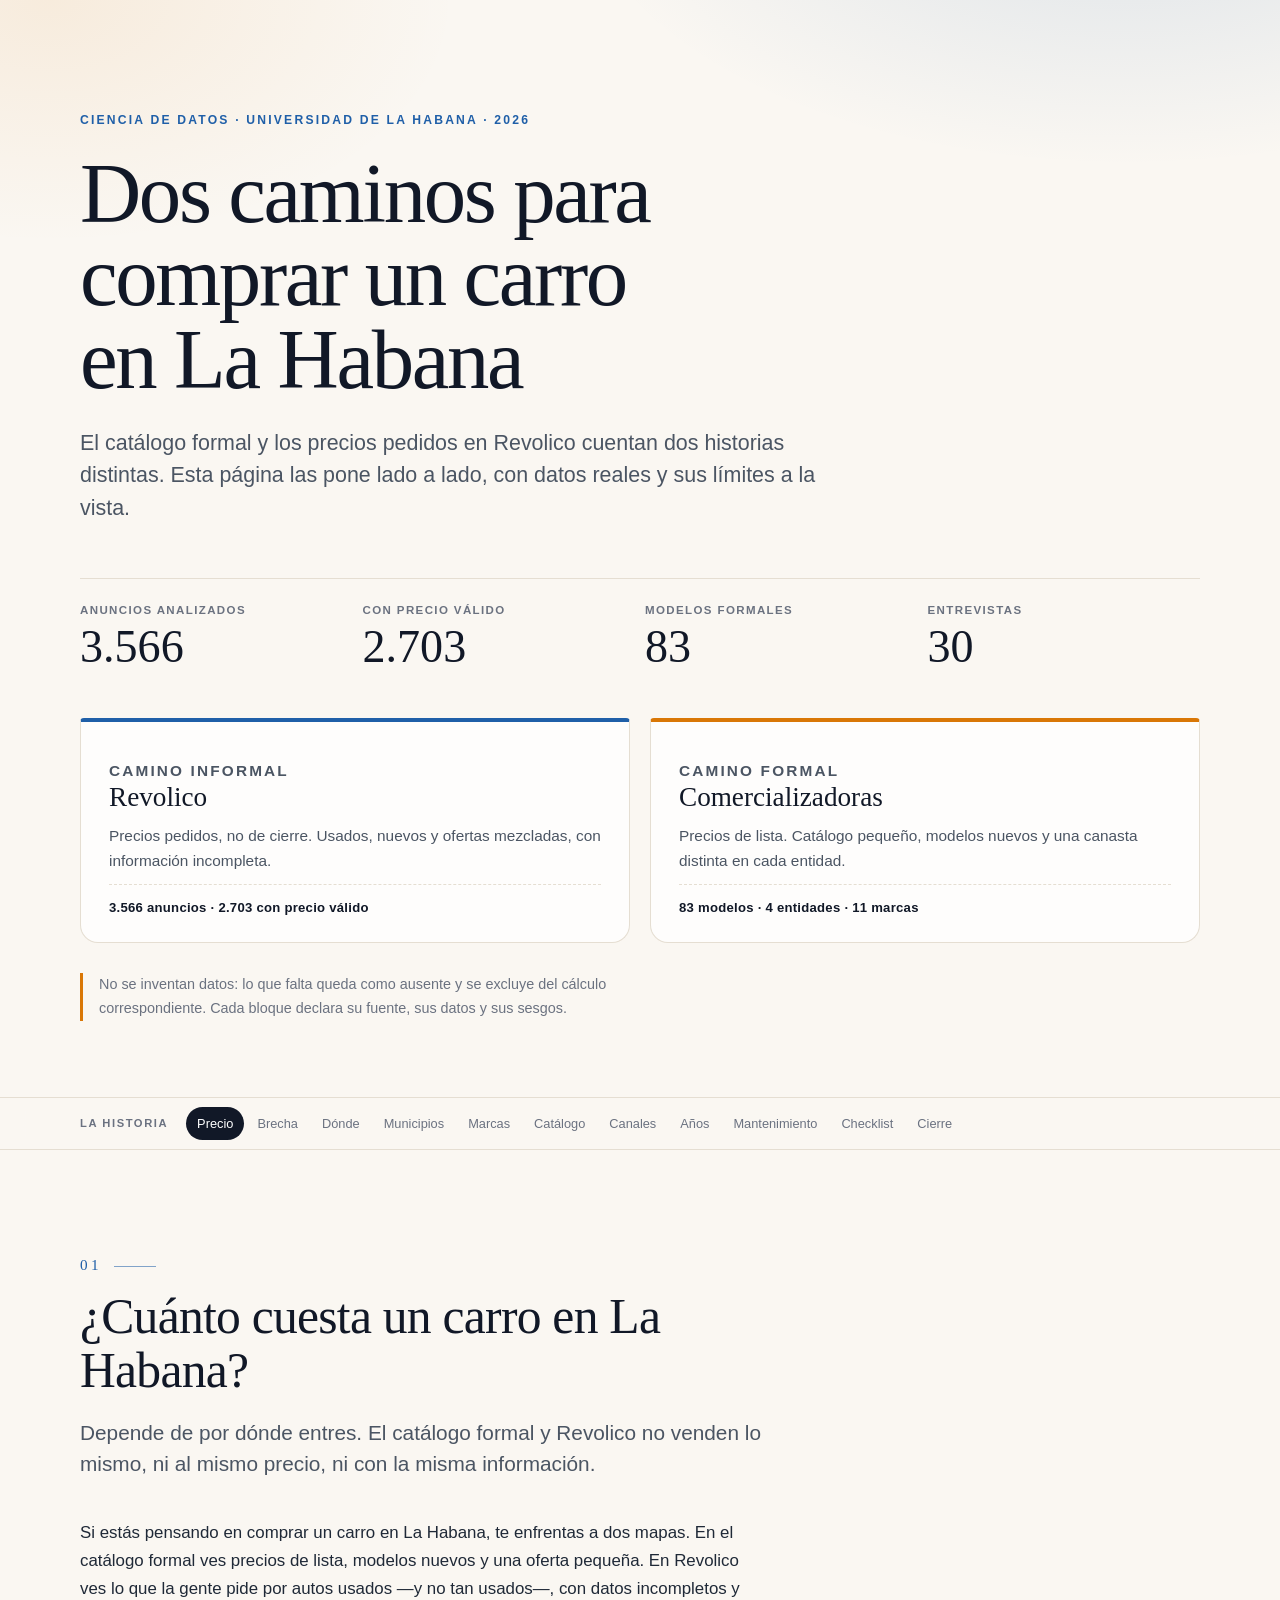
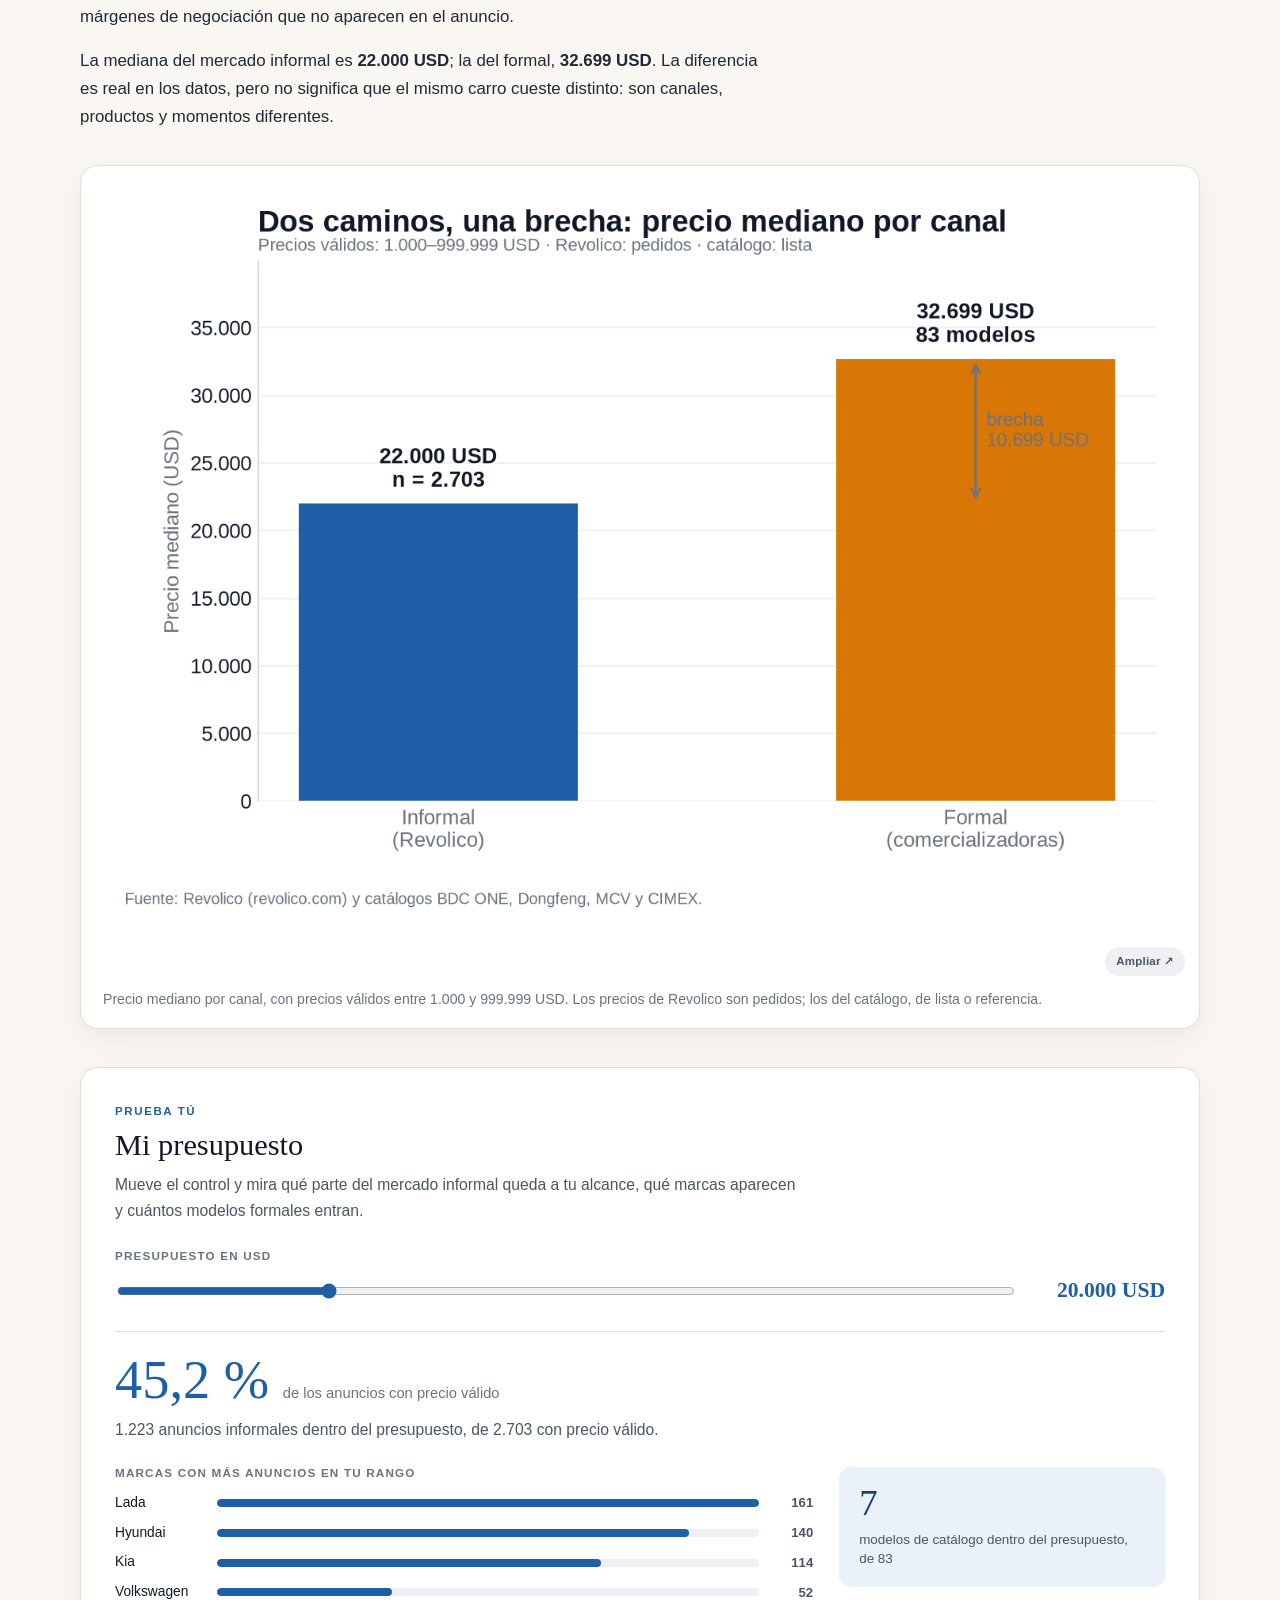
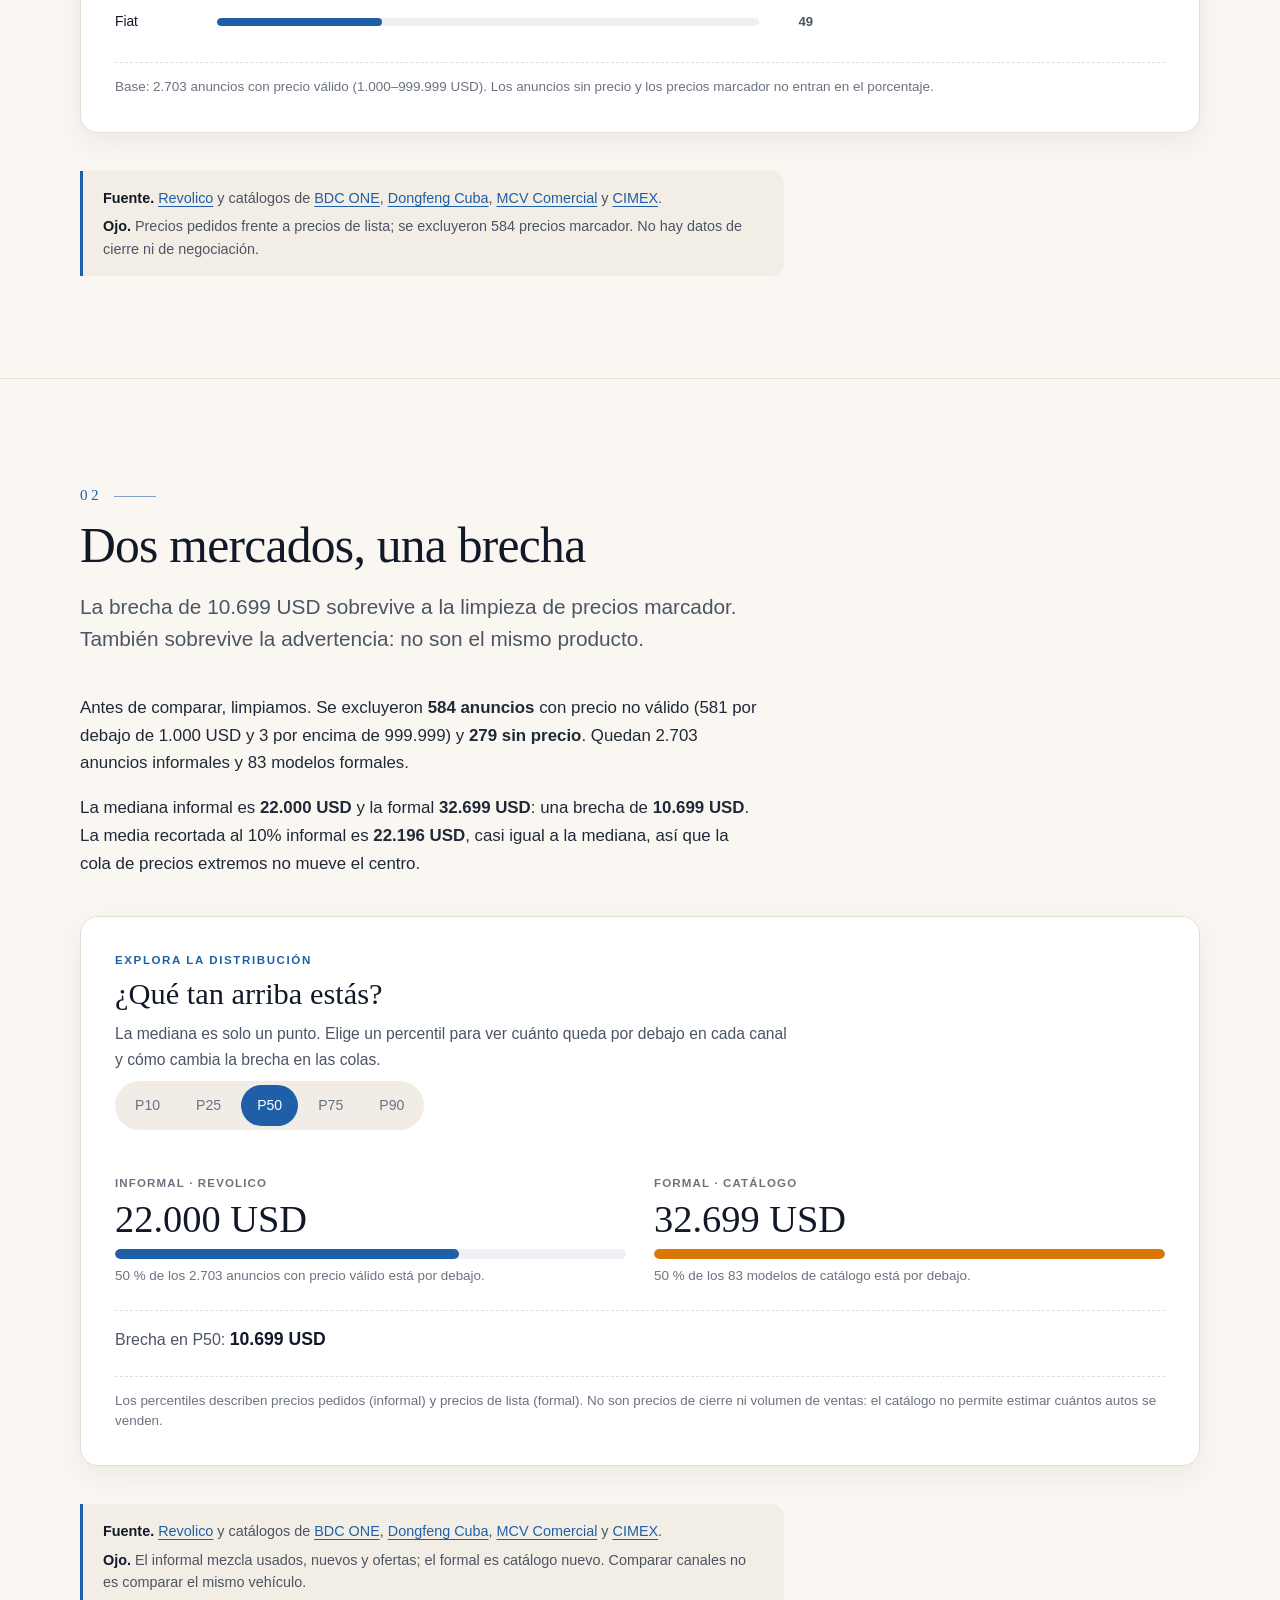
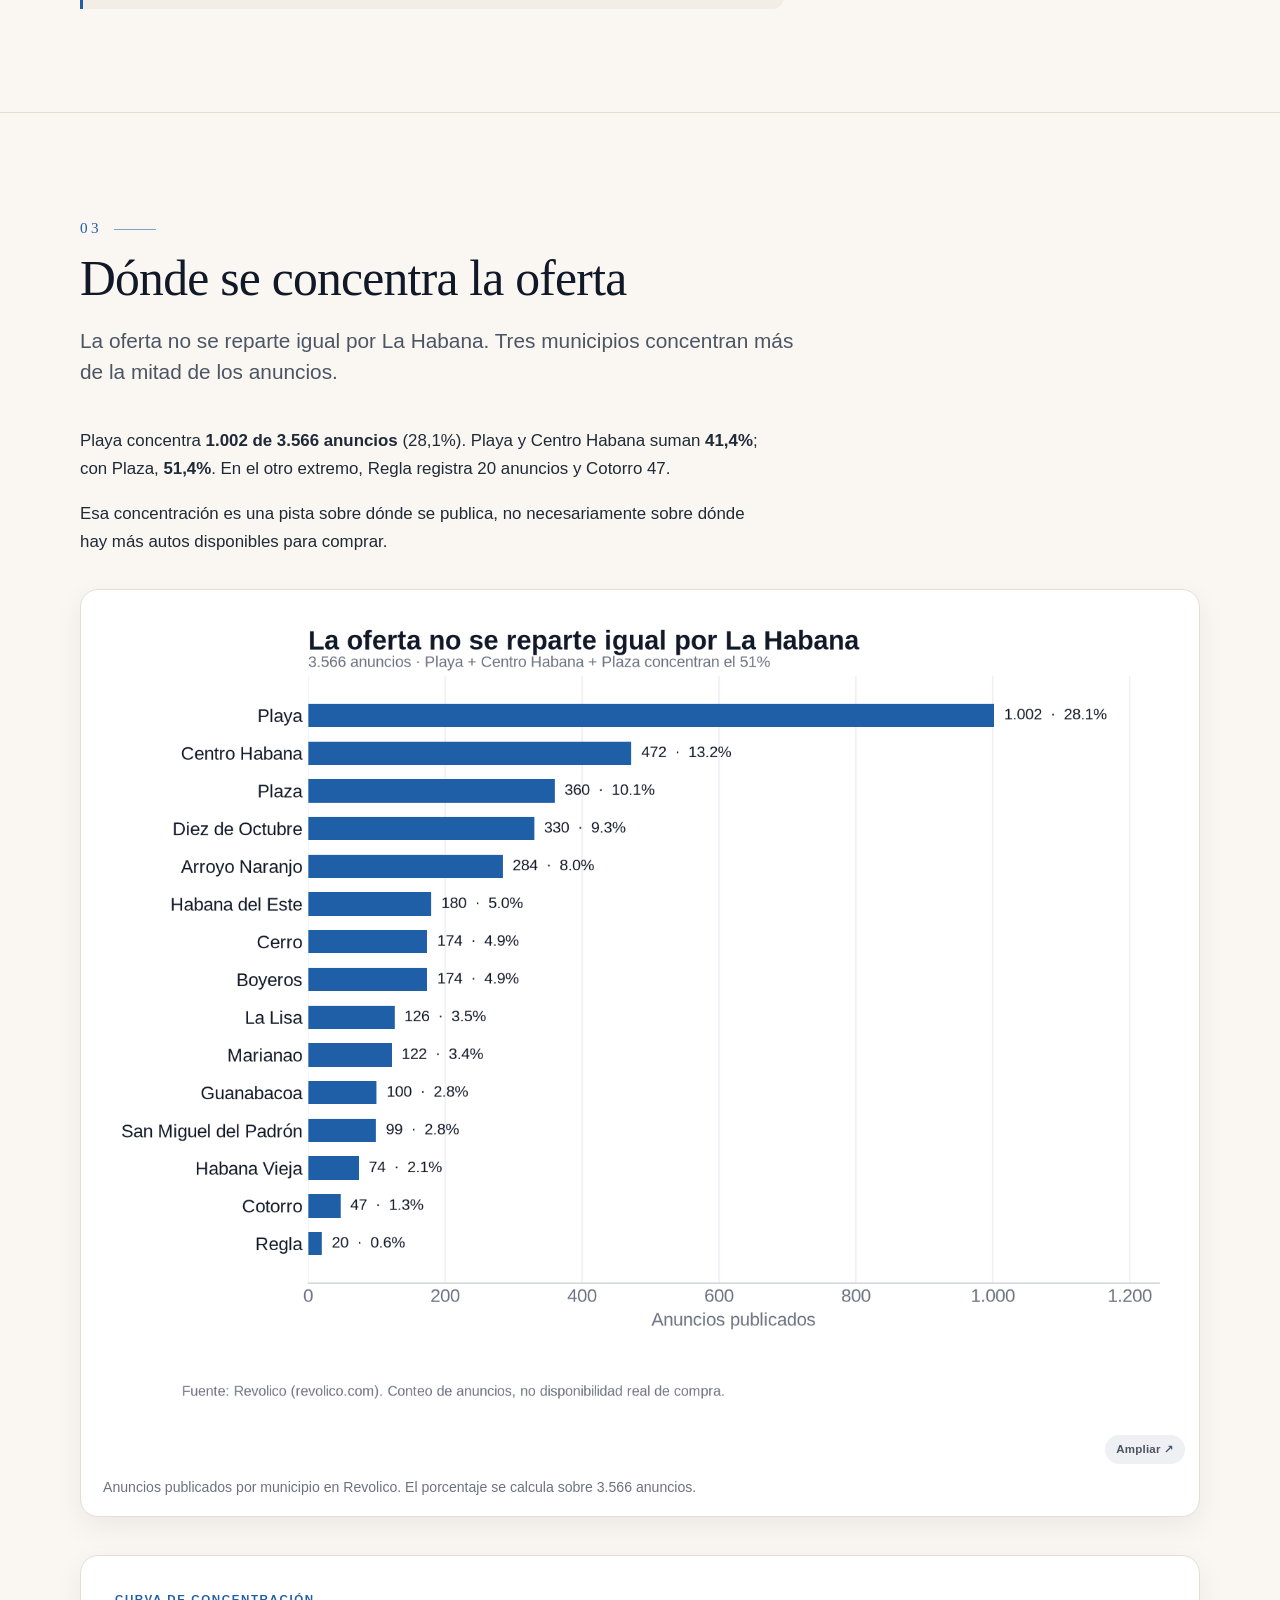
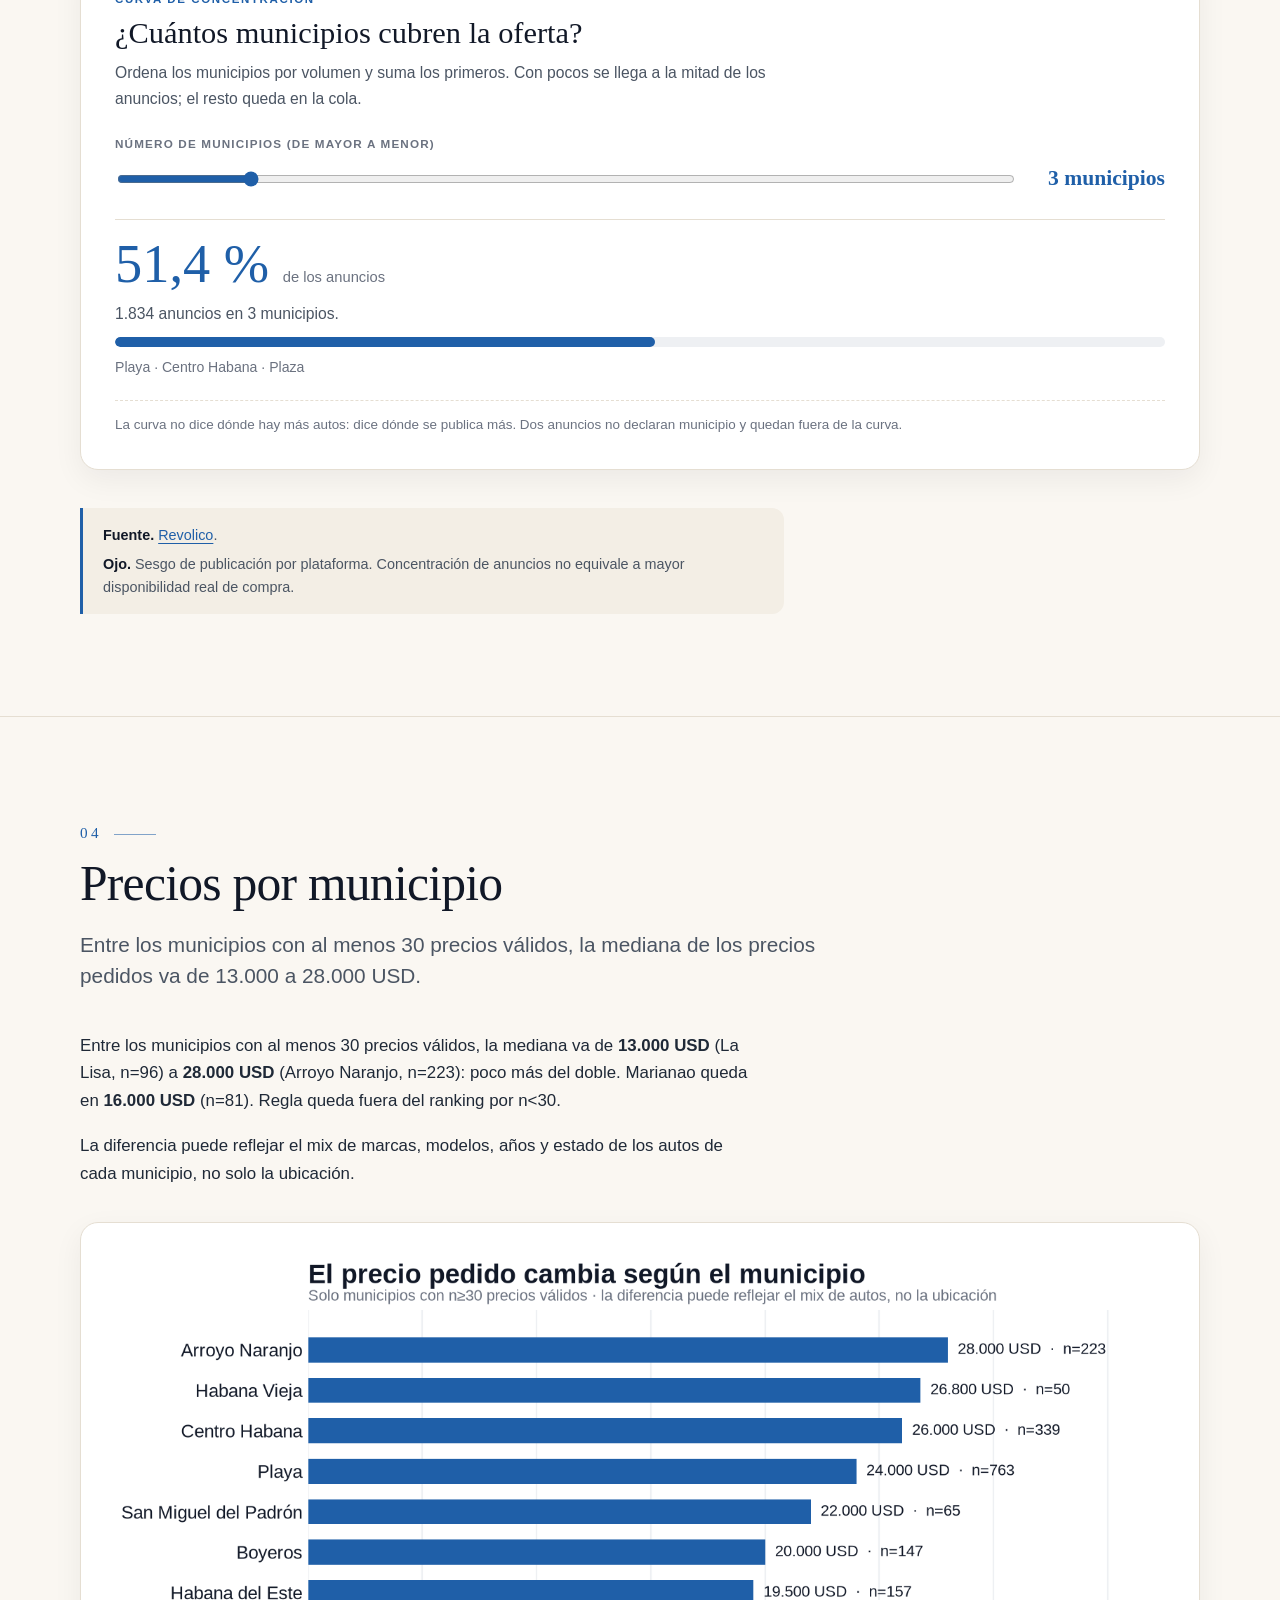
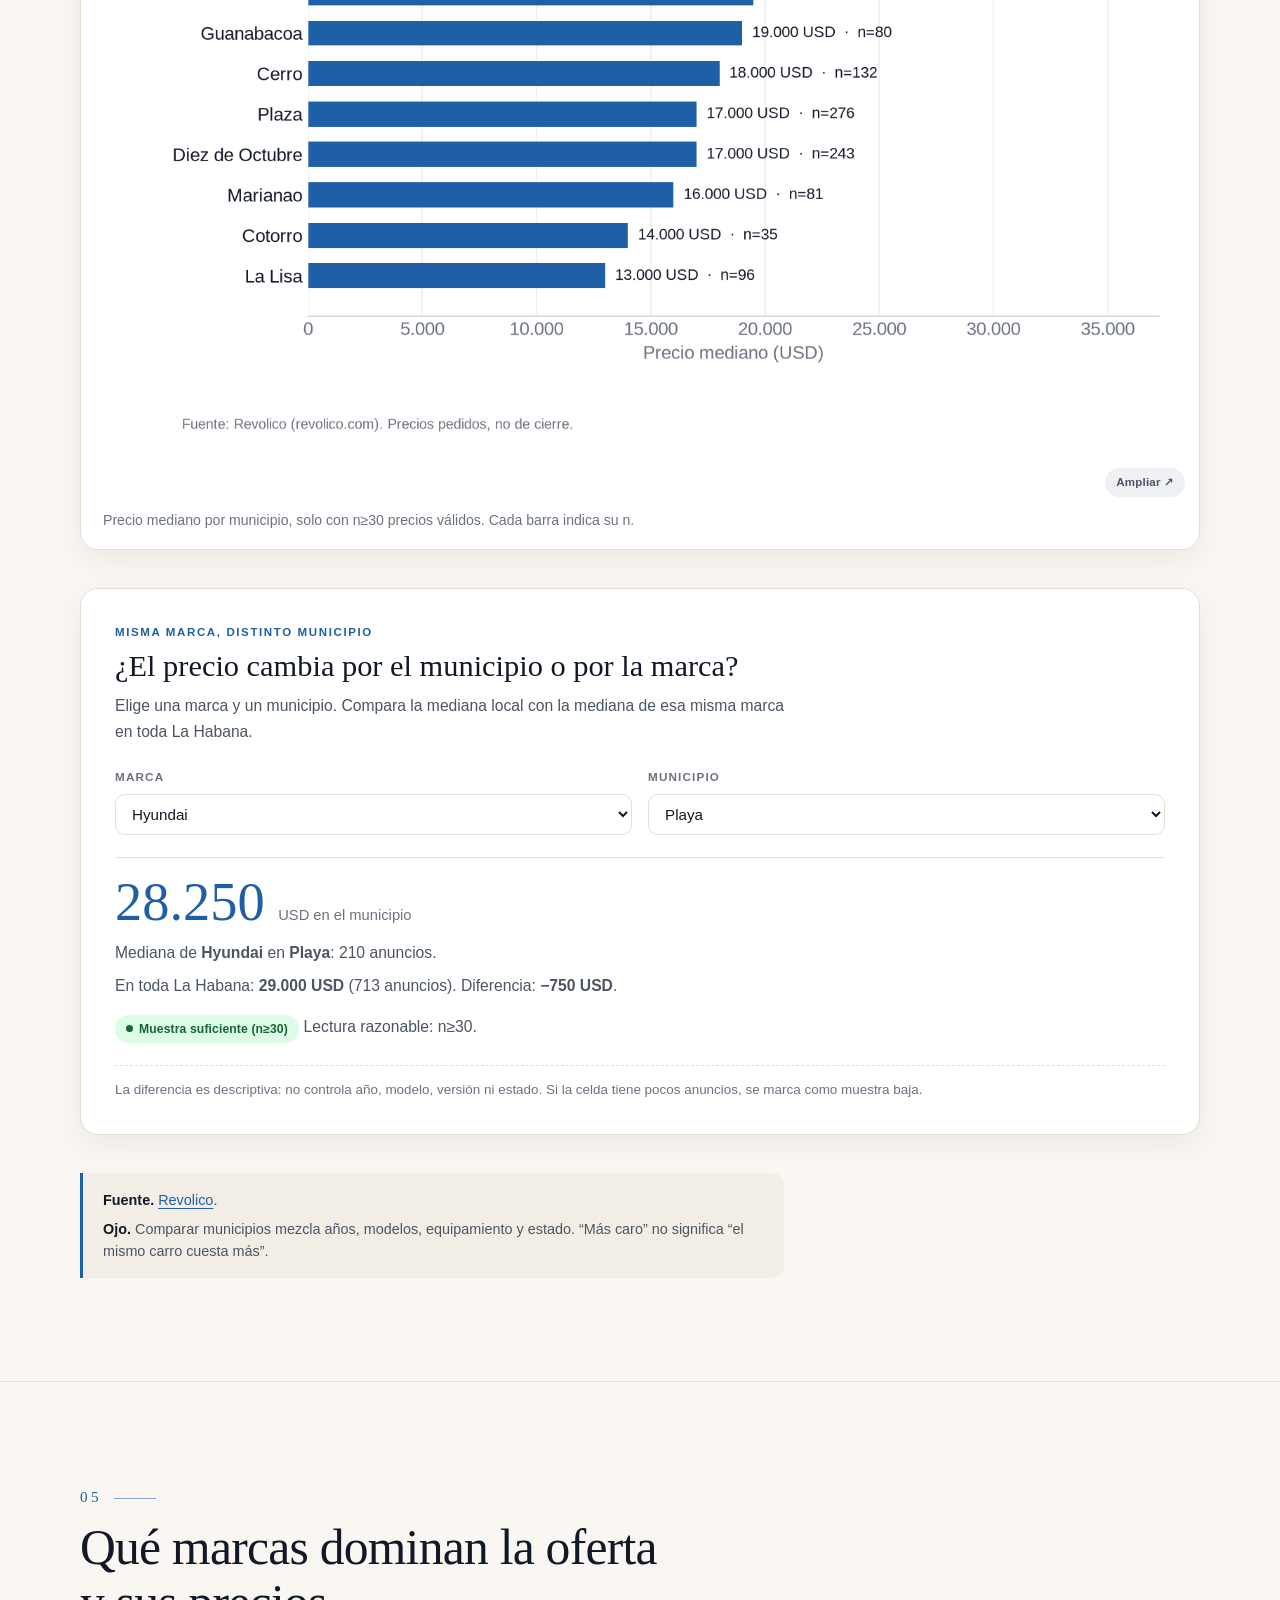
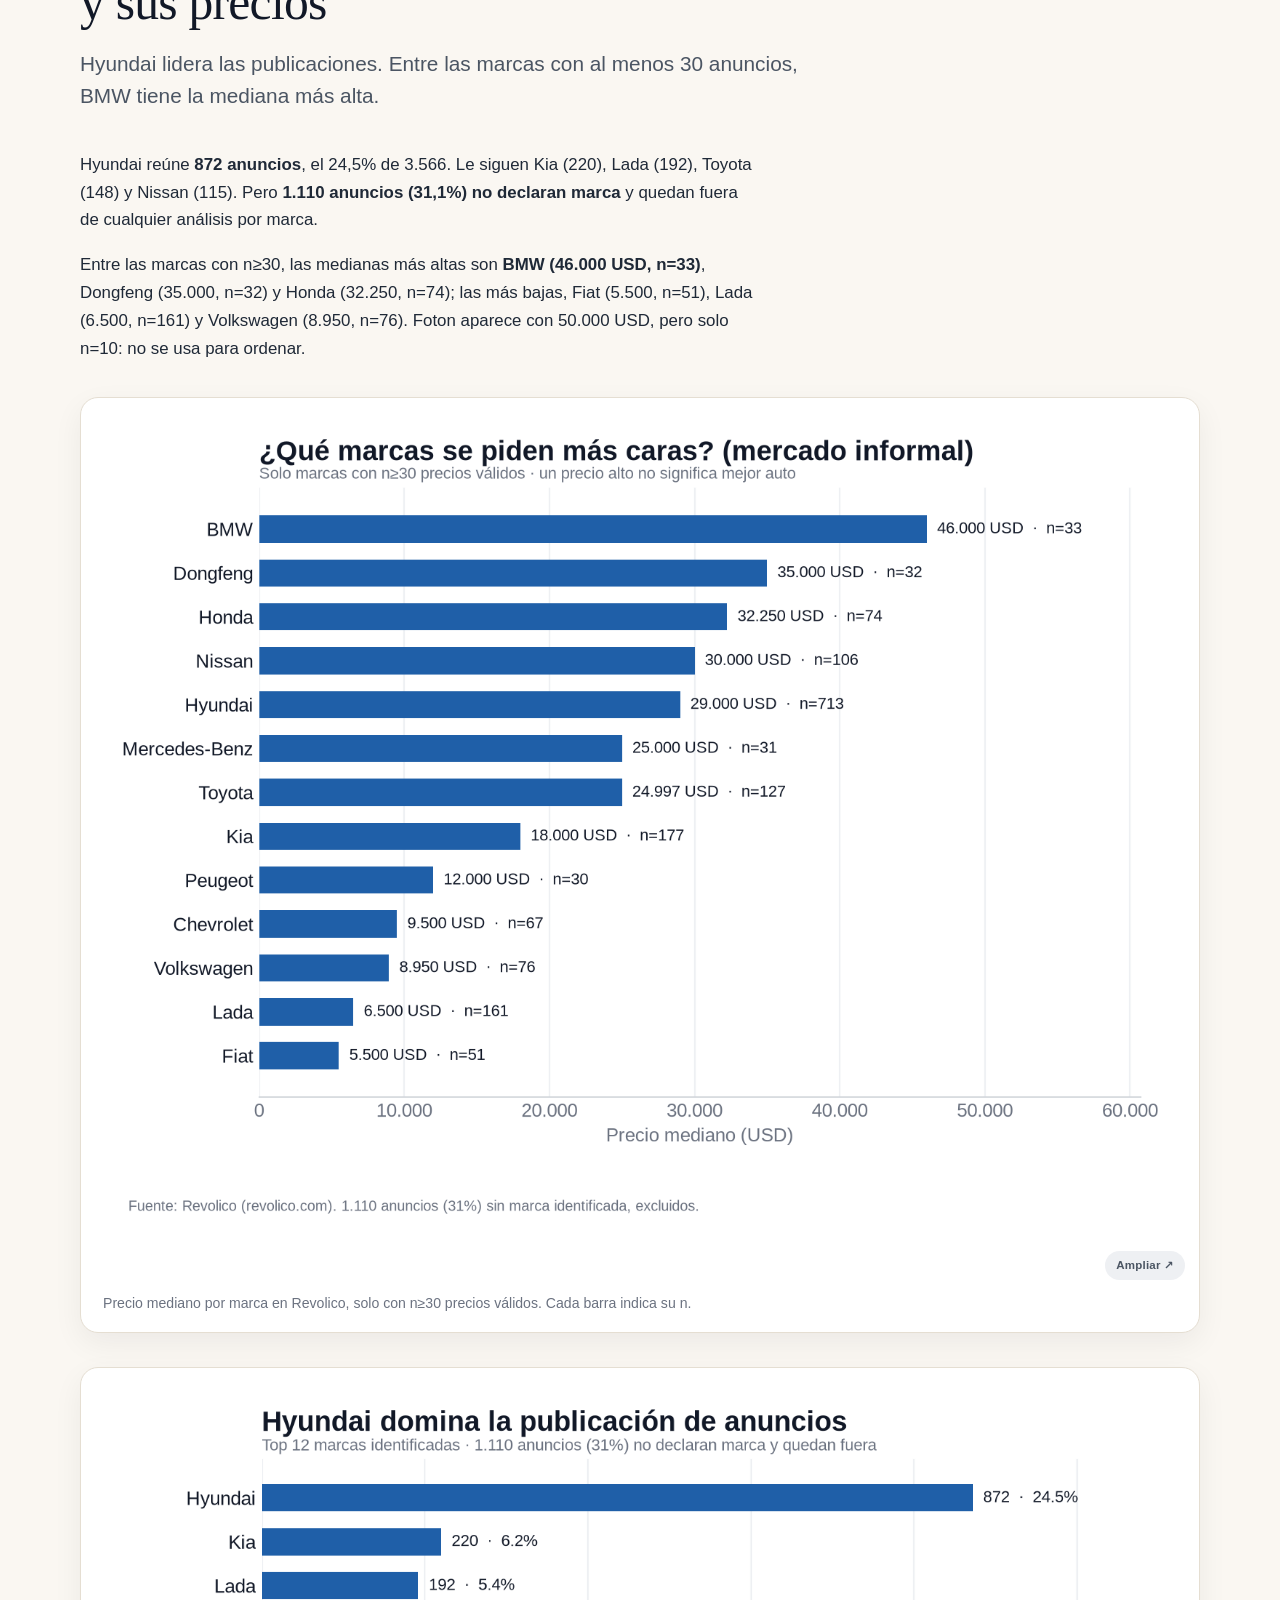
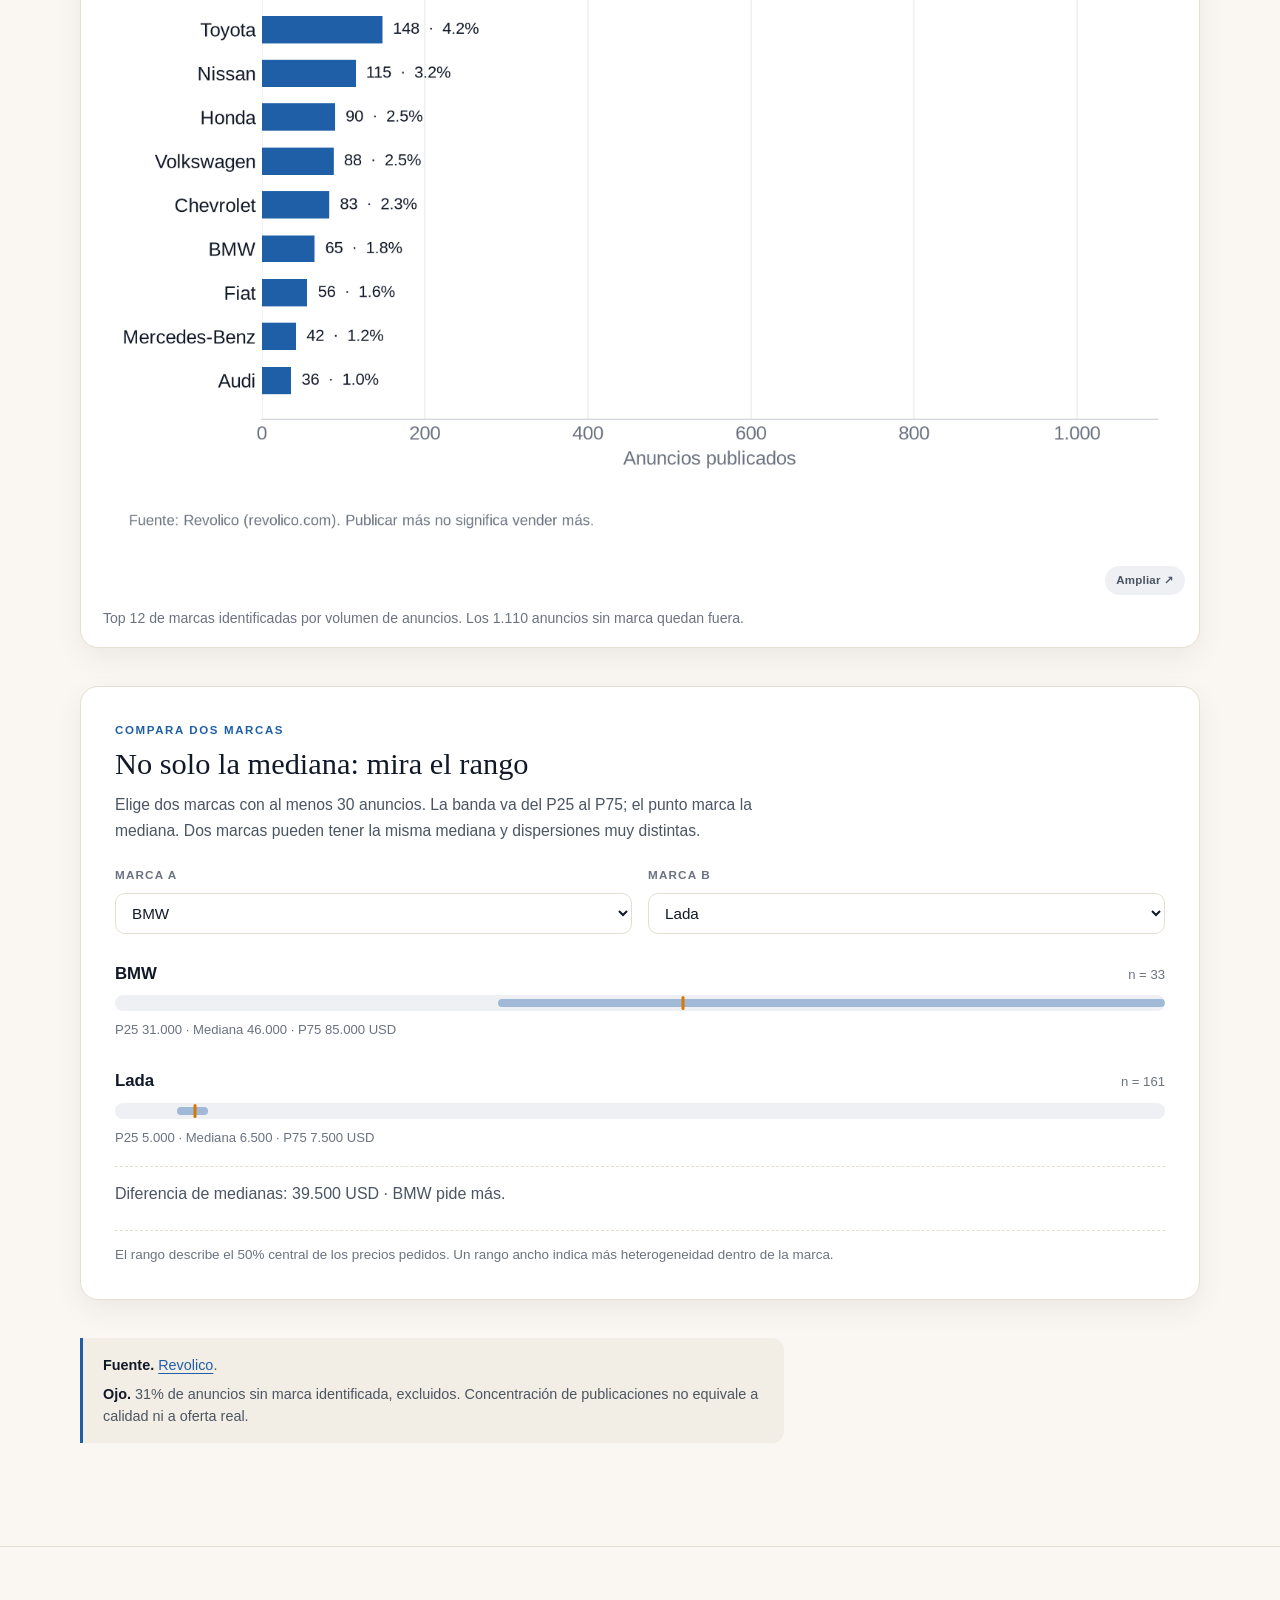
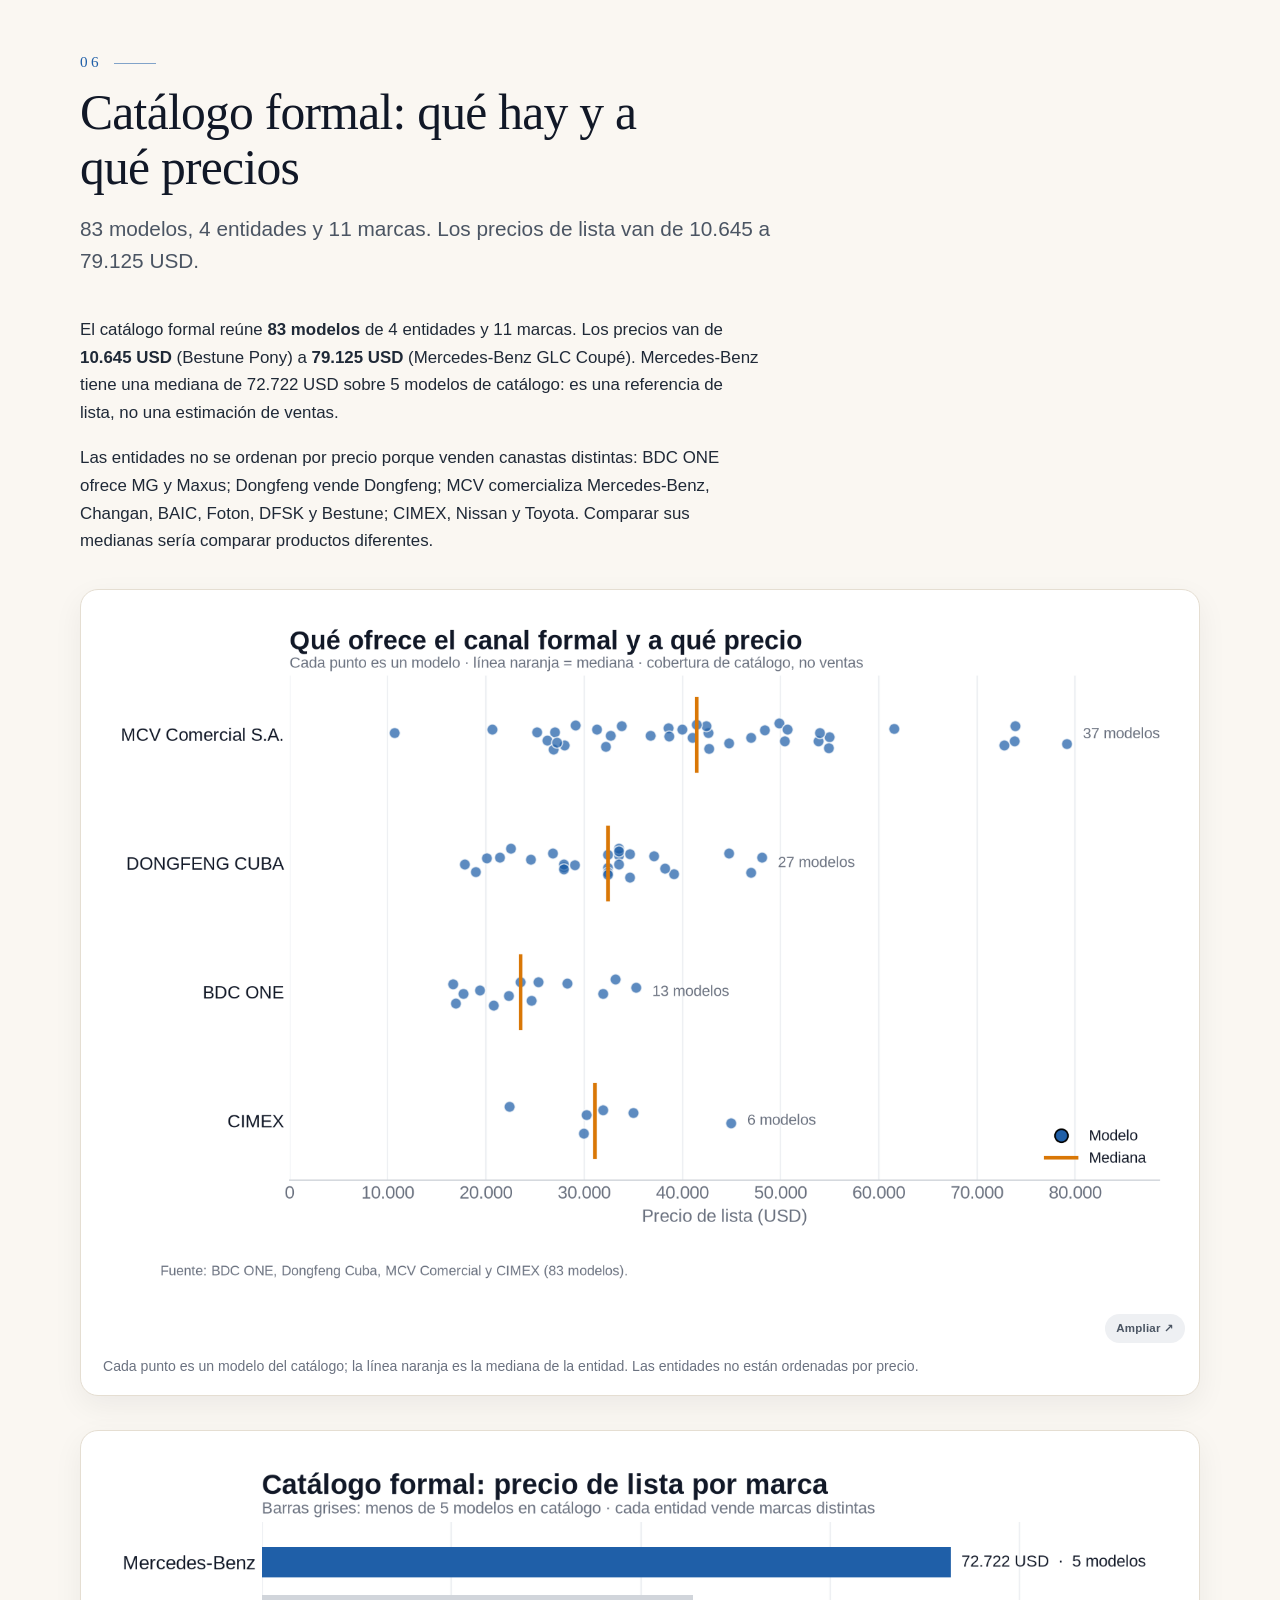
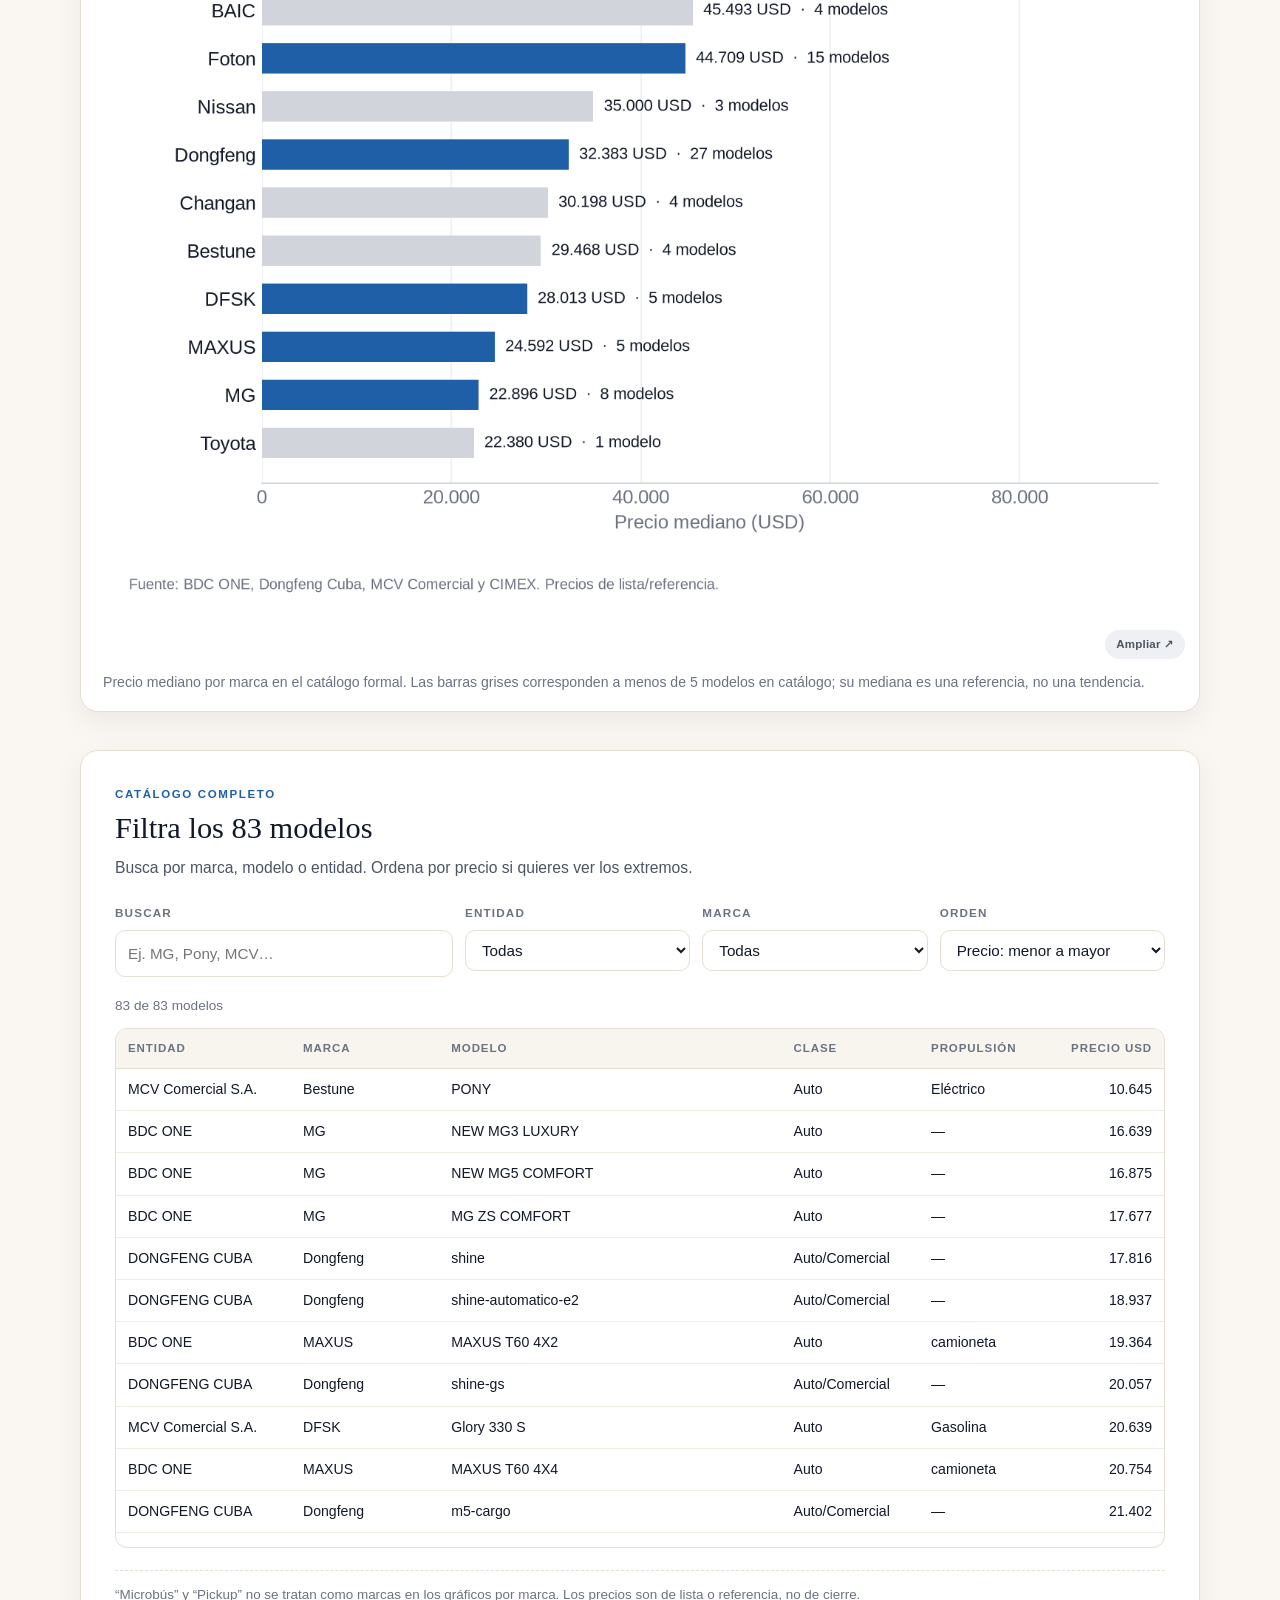
==== commit 4381244b: "GA4: tag + eventos de interaccion" ====
--- a/index.html
+++ b/index.html
@@ -7,6 +7,16 @@
   <meta name="description" content="Historia de datos sobre el mercado automotriz de La Habana: precios del canal formal e informal, municipios, marcas, antigüedad y costo de mantenimiento.">
   <meta name="theme-color" content="#FAF7F2">
   <link rel="stylesheet" href="assets/css/estilos.css">
+  <script async src="https://www.googletagmanager.com/gtag/js?id=G-CPGT6RND6H"></script>
+  <script>
+    window.dataLayer = window.dataLayer || [];
+    function gtag(){dataLayer.push(arguments);}
+    gtag('js', new Date());
+    gtag('config', 'G-CPGT6RND6H', {
+      anonymize_ip: true,
+      cookie_expires: 7776000
+    });
+  </script>
 </head>
 <body>
   <a class="saltar" href="#contenido">Saltar al contenido</a>
@@ -738,5 +748,6 @@
 
   <script src="assets/js/datos.js"></script>
   <script src="assets/js/app.js"></script>
+  <script defer src="assets/js/analitica.js"></script>
 </body>
 </html>
--- a/assets/css/estilos.css
+++ b/assets/css/estilos.css
@@ -0,0 +1,1681 @@
+/* ============================================================
+   Dos caminos para comprar un carro en La Habana
+   Hoja de estilos única · sin dependencias externas
+   ============================================================ */
+
+:root {
+  --arena: #faf7f2;
+  --arena-2: #f3eee5;
+  --blanco: #ffffff;
+  --tinta: #111827;
+  --tinta-suave: #4b5563;
+  --gris: #6b7280;
+  --linea: #e5ded2;
+  --azul: #1f5fa8;
+  --azul-oscuro: #123e70;
+  --azul-suave: #eaf1f9;
+  --naranja: #d97706;
+  --verde: #15803d;
+  --ambar: #b45309;
+  --rojo: #b91c1c;
+  --radio: 18px;
+  --sombra: 0 10px 30px rgba(17, 24, 39, 0.06);
+  --max: 1120px;
+  --serif: Georgia, "Liberation Serif", "Times New Roman", serif;
+  --sans: "Liberation Sans", system-ui, -apple-system, "Segoe UI", Roboto, Arial, sans-serif;
+  --mono: ui-monospace, "SFMono-Regular", "Liberation Mono", Menlo, monospace;
+}
+
+*,
+*::before,
+*::after {
+  box-sizing: border-box;
+}
+
+html {
+  scroll-behavior: smooth;
+  scroll-padding-top: 84px;
+}
+
+body {
+  margin: 0;
+  background: var(--arena);
+  color: var(--tinta);
+  font-family: var(--sans);
+  font-size: 17px;
+  line-height: 1.65;
+  -webkit-font-smoothing: antialiased;
+  text-rendering: optimizeLegibility;
+}
+
+img {
+  max-width: 100%;
+}
+
+a {
+  color: var(--azul);
+  text-decoration-thickness: 1px;
+  text-underline-offset: 3px;
+}
+
+a:hover {
+  color: var(--azul-oscuro);
+}
+
+:focus-visible {
+  outline: 3px solid var(--naranja);
+  outline-offset: 3px;
+  border-radius: 2px;
+}
+
+::selection {
+  background: #cfe0f3;
+}
+
+h1,
+h2,
+h3,
+h4 {
+  margin: 0;
+  line-height: 1.1;
+}
+
+p {
+  margin: 0 0 1em;
+}
+
+ul,
+ol {
+  margin: 0 0 1em;
+  padding-left: 1.25em;
+}
+
+strong {
+  font-weight: 700;
+}
+
+.mono {
+  font-family: var(--mono);
+  font-size: 0.86em;
+}
+
+.contenedor {
+  width: min(var(--max), calc(100% - 48px));
+  margin-inline: auto;
+}
+
+.visualmente-oculto {
+  position: absolute;
+  width: 1px;
+  height: 1px;
+  padding: 0;
+  margin: -1px;
+  overflow: hidden;
+  clip: rect(0 0 0 0);
+  white-space: nowrap;
+  border: 0;
+}
+
+.saltar {
+  position: fixed;
+  top: -100px;
+  left: 16px;
+  z-index: 200;
+  background: var(--tinta);
+  color: var(--blanco);
+  padding: 10px 16px;
+  border-radius: 8px;
+  text-decoration: none;
+}
+
+.saltar:focus {
+  top: 16px;
+  color: var(--blanco);
+}
+
+/* ---------- Progreso ---------- */
+
+.progreso {
+  position: fixed;
+  inset: 0 0 auto 0;
+  height: 3px;
+  z-index: 120;
+  background: transparent;
+}
+
+.progreso span {
+  display: block;
+  width: 0;
+  height: 100%;
+  background: linear-gradient(90deg, var(--azul), var(--naranja));
+  transition: width 0.1s linear;
+}
+
+/* ---------- Portada ---------- */
+
+.portada {
+  position: relative;
+  padding: clamp(64px, 9vw, 110px) 0 clamp(48px, 7vw, 76px);
+  background:
+    radial-gradient(900px 480px at 88% -12%, rgba(31, 95, 168, 0.14), transparent 62%),
+    radial-gradient(700px 420px at 4% 0%, rgba(217, 119, 6, 0.09), transparent 58%),
+    var(--arena);
+  border-bottom: 1px solid var(--linea);
+}
+
+.eyebrow {
+  margin: 0 0 22px;
+  font-size: 0.76rem;
+  font-weight: 700;
+  letter-spacing: 0.18em;
+  text-transform: uppercase;
+  color: var(--azul);
+}
+
+.portada h1 {
+  max-width: 15ch;
+  font-family: var(--serif);
+  font-size: clamp(2.7rem, 7.2vw, 5.3rem);
+  font-weight: 400;
+  letter-spacing: -0.028em;
+  line-height: 0.98;
+}
+
+.dek {
+  max-width: 62ch;
+  margin: 26px 0 0;
+  color: var(--tinta-suave);
+  font-size: clamp(1.1rem, 1.8vw, 1.34rem);
+  line-height: 1.5;
+}
+
+.cifras {
+  display: grid;
+  grid-template-columns: repeat(4, minmax(0, 1fr));
+  gap: 10px;
+  margin: clamp(36px, 5vw, 54px) 0 0;
+  padding: 22px 0 0;
+  border-top: 1px solid var(--linea);
+}
+
+.cifras div {
+  padding-right: 14px;
+}
+
+.cifras dt {
+  font-size: 0.72rem;
+  font-weight: 700;
+  letter-spacing: 0.12em;
+  text-transform: uppercase;
+  color: var(--gris);
+}
+
+.cifras dd {
+  margin: 4px 0 0;
+  font-family: var(--serif);
+  font-size: clamp(1.9rem, 3.6vw, 2.9rem);
+  line-height: 1;
+  color: var(--tinta);
+}
+
+.caminos {
+  display: grid;
+  grid-template-columns: 1fr 1fr;
+  gap: 20px;
+  margin-top: clamp(34px, 4.5vw, 48px);
+}
+
+.camino {
+  padding: 26px 28px 24px;
+  background: rgba(255, 255, 255, 0.72);
+  border: 1px solid var(--linea);
+  border-top: 4px solid var(--azul);
+  border-radius: 4px 4px var(--radio) var(--radio);
+  backdrop-filter: blur(4px);
+}
+
+.camino--formal {
+  border-top-color: var(--naranja);
+}
+
+.camino__etiqueta {
+  margin: 0 0 8px;
+  font-size: 0.72rem;
+  font-weight: 700;
+  letter-spacing: 0.14em;
+  text-transform: uppercase;
+  color: var(--gris);
+}
+
+.camino h2 {
+  font-family: var(--serif);
+  font-size: 1.7rem;
+  font-weight: 400;
+}
+
+.camino p {
+  margin: 10px 0 0;
+  color: var(--tinta-suave);
+  font-size: 0.96rem;
+}
+
+.camino__dato {
+  padding-top: 12px;
+  border-top: 1px dashed var(--linea);
+  font-size: 0.82rem !important;
+  font-weight: 700;
+  letter-spacing: 0.02em;
+  color: var(--tinta) !important;
+}
+
+.portada__nota {
+  max-width: 74ch;
+  margin: 30px 0 0;
+  padding-left: 16px;
+  border-left: 3px solid var(--naranja);
+  color: var(--gris);
+  font-size: 0.9rem;
+}
+
+/* ---------- Índice ---------- */
+
+.indice {
+  position: sticky;
+  top: 0;
+  z-index: 100;
+  background: rgba(250, 247, 242, 0.92);
+  border-bottom: 1px solid var(--linea);
+  backdrop-filter: blur(12px);
+}
+
+.indice__interior {
+  display: flex;
+  align-items: center;
+  gap: 18px;
+  padding: 9px 0;
+  overflow-x: auto;
+  scrollbar-width: none;
+}
+
+.indice__interior::-webkit-scrollbar {
+  display: none;
+}
+
+.indice__titulo {
+  flex: none;
+  font-size: 0.7rem;
+  font-weight: 700;
+  letter-spacing: 0.14em;
+  text-transform: uppercase;
+  color: var(--gris);
+}
+
+.indice ol {
+  display: flex;
+  gap: 2px;
+  margin: 0;
+  padding: 0;
+  list-style: none;
+}
+
+.indice a {
+  display: block;
+  padding: 6px 11px;
+  border-radius: 999px;
+  color: var(--gris);
+  font-size: 0.8rem;
+  text-decoration: none;
+  white-space: nowrap;
+  transition: background 0.2s, color 0.2s;
+}
+
+.indice a:hover {
+  background: var(--blanco);
+  color: var(--tinta);
+}
+
+.indice a.activo {
+  background: var(--tinta);
+  color: var(--blanco);
+}
+
+/* ---------- Bloques ---------- */
+
+.bloque {
+  padding: clamp(58px, 8vw, 104px) 0;
+  border-top: 1px solid var(--linea);
+}
+
+.bloque:first-of-type {
+  border-top: 0;
+}
+
+.bloque__cabecera {
+  max-width: 850px;
+  margin-bottom: clamp(26px, 4vw, 40px);
+}
+
+.bloque__numero {
+  margin: 0 0 12px;
+  font-family: var(--serif);
+  font-size: 0.95rem;
+  letter-spacing: 0.22em;
+  color: var(--azul);
+}
+
+.bloque__numero::after {
+  content: "";
+  display: inline-block;
+  width: 42px;
+  height: 1px;
+  margin-left: 12px;
+  vertical-align: middle;
+  background: var(--azul);
+  opacity: 0.55;
+}
+
+.bloque h2 {
+  max-width: 24ch;
+  font-family: var(--serif);
+  font-size: clamp(1.9rem, 4.2vw, 3.1rem);
+  font-weight: 400;
+  letter-spacing: -0.015em;
+}
+
+.entradilla {
+  max-width: 64ch;
+  margin: 18px 0 0;
+  color: var(--tinta-suave);
+  font-size: clamp(1.08rem, 1.7vw, 1.3rem);
+  line-height: 1.5;
+}
+
+.prosa {
+  max-width: 72ch;
+}
+
+.prosa p {
+  font-size: 1.055rem;
+  color: #1f2937;
+}
+
+.prosa h3 {
+  margin: 2.1em 0 0.55em;
+  font-size: 1.16rem;
+  letter-spacing: -0.01em;
+  color: var(--tinta);
+}
+
+.prosa--narrativa p {
+  font-size: 1.08rem;
+}
+
+.prosa--narrativa h3 {
+  font-family: var(--serif);
+  font-size: 1.45rem;
+  font-weight: 400;
+  margin-top: 2.3em;
+  padding-top: 0.55em;
+  border-top: 1px solid var(--linea);
+}
+
+/* ---------- Figuras ---------- */
+
+.figura {
+  margin: 34px 0;
+  padding: 14px;
+  background: var(--blanco);
+  border: 1px solid var(--linea);
+  border-radius: var(--radio);
+  box-shadow: var(--sombra);
+}
+
+.figura img {
+  display: block;
+  width: 100%;
+  height: auto;
+  border-radius: 10px;
+}
+
+.figura figcaption {
+  padding: 13px 8px 4px;
+  color: var(--gris);
+  font-size: 0.88rem;
+  line-height: 1.5;
+}
+
+/* ---------- Nota metodológica ---------- */
+
+.metodo {
+  max-width: 88ch;
+  margin: 34px 0 0;
+  padding: 16px 20px;
+  background: var(--arena-2);
+  border-left: 3px solid var(--azul);
+  border-radius: 0 12px 12px 0;
+  color: var(--tinta-suave);
+  font-size: 0.9rem;
+  line-height: 1.55;
+}
+
+.metodo p {
+  margin: 0 0 0.45em;
+}
+
+.metodo p:last-child {
+  margin-bottom: 0;
+}
+
+.metodo strong {
+  color: var(--tinta);
+}
+
+/* ---------- Interactivos ---------- */
+
+.interactivo {
+  margin: 38px 0;
+  padding: clamp(22px, 4vw, 34px);
+  background: var(--blanco);
+  border: 1px solid var(--linea);
+  border-radius: var(--radio);
+  box-shadow: var(--sombra);
+}
+
+.interactivo__cabecera {
+  max-width: 72ch;
+}
+
+.interactivo__etiqueta {
+  margin: 0 0 8px;
+  font-size: 0.72rem;
+  font-weight: 700;
+  letter-spacing: 0.14em;
+  text-transform: uppercase;
+  color: var(--azul);
+}
+
+.interactivo h3 {
+  font-family: var(--serif);
+  font-size: clamp(1.5rem, 2.6vw, 1.9rem);
+  font-weight: 400;
+}
+
+.interactivo__cabecera p:last-child {
+  margin: 10px 0 0;
+  color: var(--tinta-suave);
+  font-size: 0.98rem;
+}
+
+.interactivo__nota {
+  margin: 22px 0 0;
+  padding-top: 14px;
+  border-top: 1px dashed var(--linea);
+  color: var(--gris);
+  font-size: 0.84rem;
+  line-height: 1.5;
+}
+
+.control {
+  margin: 22px 0 0;
+}
+
+.control label {
+  display: block;
+  margin-bottom: 8px;
+  font-size: 0.73rem;
+  font-weight: 700;
+  letter-spacing: 0.1em;
+  text-transform: uppercase;
+  color: var(--gris);
+}
+
+.control__fila {
+  display: flex;
+  align-items: center;
+  gap: 20px;
+}
+
+.control__fila input[type="range"] {
+  flex: 1;
+  accent-color: var(--azul);
+  height: 26px;
+}
+
+.control__valor {
+  flex: none;
+  min-width: 128px;
+  text-align: right;
+  font-family: var(--serif);
+  font-size: 1.35rem;
+  font-weight: 700;
+  color: var(--azul);
+}
+
+.control select,
+.control input[type="search"] {
+  width: 100%;
+  max-width: 340px;
+  padding: 10px 12px;
+  border: 1px solid var(--linea);
+  border-radius: 10px;
+  background: var(--blanco);
+  color: var(--tinta);
+  font: inherit;
+  font-size: 0.95rem;
+}
+
+.control--inline {
+  display: flex;
+  align-items: center;
+  gap: 14px;
+  flex-wrap: wrap;
+}
+
+.control--inline label {
+  margin: 0;
+}
+
+.control--inline select {
+  width: auto;
+  min-width: 230px;
+}
+
+/* Resultados */
+
+.resultado {
+  margin-top: 22px;
+  padding-top: 20px;
+  border-top: 1px solid var(--linea);
+}
+
+.resultado--compacto {
+  padding-top: 16px;
+}
+
+.resultado__grande {
+  margin: 0;
+  font-family: var(--serif);
+  font-size: clamp(2.1rem, 4.6vw, 3.4rem);
+  line-height: 1.05;
+  color: var(--azul);
+}
+
+.resultado__sufijo {
+  font-family: var(--sans);
+  font-size: 0.92rem;
+  font-weight: 400;
+  color: var(--gris);
+}
+
+.resultado__texto {
+  margin: 8px 0 0;
+  color: var(--tinta-suave);
+  font-size: 0.98rem;
+}
+
+.columnas {
+  display: grid;
+  grid-template-columns: minmax(0, 1.5fr) minmax(0, 0.7fr);
+  gap: 26px;
+  align-items: start;
+  margin-top: 24px;
+}
+
+.columnas h4 {
+  margin: 0 0 6px;
+  font-size: 0.73rem;
+  font-weight: 700;
+  letter-spacing: 0.1em;
+  text-transform: uppercase;
+  color: var(--gris);
+}
+
+.lista-barras {
+  margin: 12px 0 0;
+  padding: 0;
+  list-style: none;
+}
+
+.fila-barra {
+  display: grid;
+  grid-template-columns: 92px minmax(0, 1fr) 44px;
+  gap: 10px;
+  align-items: center;
+  margin: 7px 0;
+  font-size: 0.86rem;
+}
+
+.fila-barra__pista {
+  height: 8px;
+  overflow: hidden;
+  background: #eef0f3;
+  border-radius: 999px;
+}
+
+.fila-barra__relleno {
+  display: block;
+  height: 100%;
+  background: var(--azul);
+  border-radius: 999px;
+}
+
+.fila-barra b {
+  text-align: right;
+  font-size: 0.82rem;
+  color: var(--tinta-suave);
+}
+
+.tarjeta-cifra {
+  padding: 18px 20px;
+  background: var(--azul-suave);
+  border-radius: 12px;
+}
+
+.tarjeta-cifra__numero {
+  margin: 0;
+  font-family: var(--serif);
+  font-size: 2.3rem;
+  line-height: 1;
+  color: var(--azul-oscuro);
+}
+
+.tarjeta-cifra__texto {
+  margin: 8px 0 0;
+  color: var(--tinta-suave);
+  font-size: 0.84rem;
+  line-height: 1.45;
+}
+
+/* Segmentado */
+
+.segmentado {
+  display: inline-flex;
+  gap: 4px;
+  margin: 8px 0 22px;
+  padding: 4px;
+  background: #f1ede6;
+  border-radius: 999px;
+}
+
+.segmentado__boton {
+  padding: 9px 16px;
+  border: 0;
+  border-radius: 999px;
+  background: transparent;
+  color: var(--gris);
+  font: inherit;
+  font-size: 0.88rem;
+  cursor: pointer;
+  transition: background 0.2s, color 0.2s;
+}
+
+.segmentado__boton:hover {
+  color: var(--tinta);
+}
+
+.segmentado__boton.activo {
+  background: var(--azul);
+  color: var(--blanco);
+}
+
+/* Comparador */
+
+.comparador {
+  display: grid;
+  grid-template-columns: 1fr 1fr;
+  gap: 28px;
+  margin: 22px 0;
+}
+
+.comparador__canal {
+  margin: 0 0 6px;
+  font-size: 0.72rem;
+  font-weight: 700;
+  letter-spacing: 0.1em;
+  text-transform: uppercase;
+  color: var(--gris);
+}
+
+.comparador__numero {
+  margin: 0;
+  font-family: var(--serif);
+  font-size: clamp(1.8rem, 3.2vw, 2.4rem);
+  line-height: 1.05;
+}
+
+.comparador__n {
+  margin: 6px 0 0;
+  color: var(--gris);
+  font-size: 0.84rem;
+}
+
+.comparador__diferencia {
+  margin: 18px 0 0;
+  padding-top: 14px;
+  border-top: 1px dashed var(--linea);
+  color: var(--tinta-suave);
+  font-size: 1rem;
+}
+
+.comparador__diferencia strong {
+  color: var(--tinta);
+  font-size: 1.1rem;
+}
+
+.comparador--compacto {
+  margin: 20px 0 0;
+  padding: 18px 20px;
+  background: #fbf9f5;
+  border: 1px solid var(--linea);
+  border-radius: 12px;
+}
+
+.barra {
+  height: 10px;
+  margin: 10px 0 0;
+  overflow: hidden;
+  background: #eef0f3;
+  border-radius: 999px;
+}
+
+.barra span {
+  display: block;
+  height: 100%;
+  background: var(--azul);
+  border-radius: 999px;
+  transition: width 0.45s ease;
+}
+
+.comparador__lado:nth-child(2) .barra span {
+  background: var(--naranja);
+}
+
+/* Calidad de muestra */
+
+.calidad {
+  margin: 14px 0 0;
+}
+
+.badge {
+  display: inline-flex;
+  align-items: center;
+  gap: 6px;
+  padding: 4px 11px;
+  border-radius: 999px;
+  font-size: 0.76rem;
+  font-weight: 700;
+  letter-spacing: 0.01em;
+}
+
+.badge::before {
+  content: "";
+  width: 7px;
+  height: 7px;
+  border-radius: 50%;
+  background: currentColor;
+}
+
+.badge--suficiente {
+  background: #dcfce7;
+  color: #166534;
+}
+
+.badge--baja {
+  background: #fef3c7;
+  color: #92400e;
+}
+
+.badge--insuficiente {
+  background: #fee2e2;
+  color: #991b1b;
+}
+
+.badge--neutro {
+  background: #eef0f3;
+  color: var(--tinta-suave);
+}
+
+/* Tabla */
+
+.controles-tabla {
+  display: grid;
+  grid-template-columns: 1.5fr 1fr 1fr 1fr;
+  gap: 12px;
+  margin-top: 22px;
+}
+
+.controles-tabla .control {
+  margin: 0;
+}
+
+.controles-tabla .control select,
+.controles-tabla .control input {
+  max-width: none;
+  width: 100%;
+}
+
+.tabla-conteo {
+  margin: 18px 0 10px;
+  color: var(--gris);
+  font-size: 0.85rem;
+}
+
+.tabla-envoltura {
+  max-height: 520px;
+  overflow: auto;
+  border: 1px solid var(--linea);
+  border-radius: 12px;
+}
+
+.tabla {
+  width: 100%;
+  border-collapse: collapse;
+  font-size: 0.88rem;
+}
+
+.tabla thead {
+  position: sticky;
+  top: 0;
+  z-index: 1;
+  background: #f8f5ef;
+}
+
+.tabla th {
+  padding: 10px 12px;
+  border-bottom: 1px solid var(--linea);
+  color: var(--gris);
+  font-size: 0.72rem;
+  font-weight: 700;
+  letter-spacing: 0.08em;
+  text-align: left;
+  text-transform: uppercase;
+  white-space: nowrap;
+}
+
+.tabla td {
+  padding: 9px 12px;
+  border-bottom: 1px solid #f0ece4;
+  vertical-align: top;
+}
+
+.tabla tbody tr:last-child td {
+  border-bottom: 0;
+}
+
+.tabla tbody tr:hover {
+  background: #fbf9f5;
+}
+
+.tabla__num {
+  text-align: right !important;
+  font-variant-numeric: tabular-nums;
+  white-space: nowrap;
+}
+
+.tabla-vacia {
+  padding: 24px 12px;
+  color: var(--gris);
+  text-align: center;
+}
+
+/* Barras de año */
+
+.barras-anio {
+  margin-top: 18px;
+}
+
+.barras-anio__fila {
+  display: grid;
+  grid-template-columns: 92px minmax(0, 1fr) 52px;
+  gap: 12px;
+  align-items: center;
+  margin: 9px 0;
+  font-size: 0.87rem;
+}
+
+.barras-anio__fila b {
+  text-align: right;
+  color: var(--tinta-suave);
+  font-size: 0.82rem;
+}
+
+/* Checklist */
+
+.checklist {
+  display: grid;
+  gap: 12px;
+  max-width: 820px;
+}
+
+.checklist__item {
+  display: flex;
+  gap: 14px;
+  align-items: flex-start;
+  padding: 18px 20px;
+  background: var(--blanco);
+  border: 1px solid var(--linea);
+  border-radius: 14px;
+  cursor: pointer;
+  transition: background 0.2s, border-color 0.2s, transform 0.2s;
+}
+
+.checklist__item:hover {
+  border-color: #cfc4b3;
+  transform: translateY(-1px);
+}
+
+.checklist__item:has(input:checked) {
+  background: #f0f7ff;
+  border-color: #b9d3ef;
+}
+
+.checklist__item input {
+  flex: none;
+  width: 20px;
+  height: 20px;
+  margin-top: 2px;
+  accent-color: var(--azul);
+}
+
+.checklist__item span {
+  font-size: 0.96rem;
+  color: var(--tinta-suave);
+}
+
+.checklist__item strong {
+  display: block;
+  margin-bottom: 2px;
+  color: var(--tinta);
+}
+
+.checklist__acciones {
+  display: flex;
+  flex-wrap: wrap;
+  gap: 18px;
+  align-items: center;
+  justify-content: space-between;
+  max-width: 820px;
+  margin-top: 22px;
+}
+
+#checklist-progreso {
+  margin: 0;
+  color: var(--gris);
+  font-size: 0.9rem;
+  font-weight: 700;
+}
+
+.botones {
+  display: flex;
+  gap: 10px;
+  flex-wrap: wrap;
+}
+
+.boton {
+  display: inline-flex;
+  align-items: center;
+  justify-content: center;
+  padding: 11px 19px;
+  border: 1px solid var(--tinta);
+  border-radius: 999px;
+  background: var(--tinta);
+  color: var(--blanco);
+  font: inherit;
+  font-size: 0.88rem;
+  font-weight: 700;
+  text-decoration: none;
+  cursor: pointer;
+  transition: background 0.2s, color 0.2s, transform 0.2s;
+}
+
+.boton:hover {
+  background: var(--azul-oscuro);
+  border-color: var(--azul-oscuro);
+  color: var(--blanco);
+  transform: translateY(-1px);
+}
+
+.boton--secundario {
+  background: transparent;
+  color: var(--tinta);
+}
+
+.boton--secundario:hover {
+  background: var(--blanco);
+  color: var(--tinta);
+}
+
+/* Cierre */
+
+.bloque--cierre {
+  background:
+    radial-gradient(700px 320px at 92% 8%, rgba(31, 95, 168, 0.1), transparent 60%),
+    var(--arena);
+}
+
+.cierre-grid {
+  display: grid;
+  grid-template-columns: 1fr 1fr;
+  gap: clamp(26px, 5vw, 60px);
+}
+
+.cierre-grid h3 {
+  margin: 0 0 16px;
+  font-family: var(--serif);
+  font-size: 1.55rem;
+  font-weight: 400;
+}
+
+.lista-hallazgos {
+  margin: 0;
+  padding: 0;
+  list-style: none;
+}
+
+.lista-hallazgos li {
+  position: relative;
+  padding: 11px 0 11px 26px;
+  border-top: 1px solid var(--linea);
+  color: var(--tinta-suave);
+  font-size: 0.98rem;
+}
+
+.lista-hallazgos li::before {
+  content: "→";
+  position: absolute;
+  left: 0;
+  color: var(--azul);
+  font-weight: 700;
+}
+
+.lista-hallazgos--limites li::before {
+  content: "×";
+  color: var(--naranja);
+}
+
+.cita {
+  margin: clamp(40px, 6vw, 70px) 0;
+  padding: 8px 0 8px clamp(20px, 4vw, 34px);
+  border-left: 4px solid var(--azul);
+}
+
+.cita p {
+  max-width: 24ch;
+  margin: 0;
+  font-family: var(--serif);
+  font-size: clamp(1.7rem, 3.8vw, 2.8rem);
+  font-style: italic;
+  line-height: 1.15;
+  color: var(--tinta);
+}
+
+.acciones-cierre {
+  display: flex;
+  gap: 12px;
+  flex-wrap: wrap;
+}
+
+/* ---------- Pie ---------- */
+
+.pie {
+  padding: clamp(54px, 8vw, 84px) 0 40px;
+  background: #111827;
+  color: #d1d5db;
+}
+
+.pie h2 {
+  margin: 0 0 34px;
+  font-family: var(--serif);
+  font-size: clamp(1.8rem, 3.4vw, 2.5rem);
+  font-weight: 400;
+  color: var(--blanco);
+}
+
+.pie h3 {
+  margin: 0 0 14px;
+  font-size: 0.72rem;
+  font-weight: 700;
+  letter-spacing: 0.14em;
+  text-transform: uppercase;
+  color: #9ca3af;
+}
+
+.pie__grid {
+  display: grid;
+  grid-template-columns: 1fr 1fr;
+  gap: 34px 48px;
+}
+
+.fuentes {
+  margin: 0;
+  padding: 0;
+  list-style: none;
+}
+
+.fuentes li {
+  display: flex;
+  flex-direction: column;
+  gap: 2px;
+  padding: 9px 0;
+  border-top: 1px solid #1f2937;
+  font-size: 0.9rem;
+}
+
+.fuentes li:first-child {
+  border-top: 0;
+}
+
+.fuentes a {
+  color: var(--blanco);
+  font-weight: 700;
+  text-decoration-color: #4b5563;
+}
+
+.fuentes a:hover {
+  color: #93c5fd;
+}
+
+.fuentes span {
+  color: #9ca3af;
+  font-size: 0.82rem;
+  line-height: 1.45;
+}
+
+.fuentes .mono {
+  color: #e5e7eb;
+  font-size: 0.8rem;
+}
+
+.pie__detalle {
+  margin-top: 40px;
+  padding: 18px 0;
+  border-top: 1px solid #1f2937;
+  border-bottom: 1px solid #1f2937;
+}
+
+.pie__detalle summary {
+  cursor: pointer;
+  color: var(--blanco);
+  font-weight: 700;
+  font-size: 0.92rem;
+}
+
+.pie__detalle summary:hover {
+  color: #93c5fd;
+}
+
+.lista-limites {
+  max-width: 88ch;
+  margin: 18px 0 0;
+  padding-left: 1.3em;
+  color: #9ca3af;
+  font-size: 0.88rem;
+}
+
+.lista-limites li {
+  margin-bottom: 9px;
+}
+
+.lista-limites strong {
+  color: #e5e7eb;
+}
+
+.pie__creditos {
+  display: flex;
+  flex-wrap: wrap;
+  gap: 6px 28px;
+  justify-content: space-between;
+  margin-top: 30px;
+  color: #6b7280;
+  font-size: 0.8rem;
+}
+
+.pie__creditos p {
+  margin: 0;
+}
+
+/* ---------- Volver arriba ---------- */
+
+.volver-arriba {
+  position: fixed;
+  right: 22px;
+  bottom: 22px;
+  z-index: 90;
+  display: grid;
+  width: 44px;
+  height: 44px;
+  place-items: center;
+  border-radius: 50%;
+  background: var(--tinta);
+  color: var(--blanco);
+  font-size: 1.2rem;
+  text-decoration: none;
+  box-shadow: 0 8px 20px rgba(17, 24, 39, 0.22);
+  opacity: 0;
+  pointer-events: none;
+  transform: translateY(8px);
+  transition: opacity 0.2s, transform 0.2s;
+}
+
+.volver-arriba.visible {
+  opacity: 1;
+  pointer-events: auto;
+  transform: none;
+}
+
+.volver-arriba:hover {
+  background: var(--azul-oscuro);
+  color: var(--blanco);
+}
+
+/* ---------- Responsive ---------- */
+
+@media (max-width: 920px) {
+  .cifras {
+    grid-template-columns: repeat(2, minmax(0, 1fr));
+    gap: 20px 10px;
+  }
+
+  .caminos {
+    grid-template-columns: 1fr;
+  }
+
+  .columnas,
+  .cierre-grid {
+    grid-template-columns: 1fr;
+  }
+
+  .controles-tabla {
+    grid-template-columns: 1fr 1fr;
+  }
+
+  .pie__grid {
+    grid-template-columns: 1fr;
+  }
+}
+
+@media (max-width: 640px) {
+  body {
+    font-size: 16px;
+  }
+
+  .contenedor {
+    width: calc(100% - 32px);
+  }
+
+  .portada {
+    padding-top: 54px;
+  }
+
+  .portada h1 {
+    max-width: 100%;
+  }
+
+  .indice__titulo {
+    display: none;
+  }
+
+  .indice__interior {
+    padding: 7px 0;
+  }
+
+  .indice a {
+    padding: 6px 9px;
+    font-size: 0.75rem;
+  }
+
+  .control__fila {
+    flex-wrap: wrap;
+    gap: 8px;
+  }
+
+  .control__valor {
+    min-width: auto;
+    text-align: left;
+  }
+
+  .control--inline {
+    align-items: stretch;
+    flex-direction: column;
+  }
+
+  .control--inline select {
+    width: 100%;
+    min-width: 0;
+  }
+
+  .comparador {
+    grid-template-columns: 1fr;
+    gap: 20px;
+  }
+
+  .controles-tabla {
+    grid-template-columns: 1fr;
+  }
+
+  .tabla {
+    font-size: 0.82rem;
+  }
+
+  .tabla th,
+  .tabla td {
+    padding: 8px 9px;
+  }
+
+  .columnas {
+    gap: 20px;
+  }
+
+  .checklist__acciones {
+    align-items: flex-start;
+    flex-direction: column;
+  }
+
+  .pie__creditos {
+    flex-direction: column;
+  }
+
+  .volver-arriba {
+    right: 14px;
+    bottom: 14px;
+  }
+}
+
+@media (prefers-reduced-motion: reduce) {
+  html {
+    scroll-behavior: auto;
+  }
+
+  *,
+  *::before,
+  *::after {
+    transition-duration: 0.01ms !important;
+    animation-duration: 0.01ms !important;
+  }
+}
+
+/* ---------- Impresión ---------- */
+
+@media print {
+  .progreso,
+  .indice,
+  .volver-arriba,
+  .saltar,
+  .segmentado,
+  .botones,
+  .volver-arriba {
+    display: none !important;
+  }
+
+  body {
+    background: #fff;
+    color: #000;
+    font-size: 11pt;
+  }
+
+  .portada,
+  .bloque--cierre {
+    background: #fff;
+  }
+
+  .bloque {
+    padding: 24pt 0;
+    break-inside: avoid;
+  }
+
+  .figura,
+  .interactivo {
+    box-shadow: none;
+    break-inside: avoid;
+  }
+
+  a {
+    color: #000;
+    text-decoration: none;
+  }
+}
+
+/* Variantes de barra usadas por el filtro de año */
+.barra span.barra--naranja {
+  background: var(--naranja);
+}
+
+.barra span.barra--gris {
+  background: #9ca3af;
+}
+
+
+/* ---------- Figuras ampliables ---------- */
+
+.figura__enlace {
+  display: block;
+  border-radius: 10px;
+  text-decoration: none;
+}
+
+.figura__scroll {
+  display: block;
+  border-radius: 10px;
+  overflow: hidden;
+}
+
+.figura__zoom {
+  display: inline-flex;
+  float: right;
+  align-items: center;
+  gap: 4px;
+  margin: 10px 0 0;
+  padding: 5px 11px;
+  border-radius: 999px;
+  background: #eef0f3;
+  color: var(--tinta-suave);
+  font-size: 0.72rem;
+  font-weight: 700;
+  letter-spacing: 0.02em;
+  transition: background 0.2s, color 0.2s;
+}
+
+.figura__enlace::after {
+  content: "";
+  display: block;
+  clear: both;
+}
+
+.figura__enlace:hover .figura__zoom,
+.figura__enlace:focus-visible .figura__zoom {
+  background: var(--tinta);
+  color: var(--blanco);
+}
+
+@media (max-width: 640px) {
+  .figura {
+    padding: 10px;
+  }
+
+  .resultado__sufijo {
+    display: block;
+    margin-top: 4px;
+  }
+}
+
+@media print {
+  .figura__zoom {
+    display: none;
+  }
+}
+
+@media (max-width: 640px) {
+  /* La tabla conserva lo esencial: entidad, marca, modelo y precio. */
+  .tabla th:nth-child(4),
+  .tabla td:nth-child(4),
+  .tabla th:nth-child(5),
+  .tabla td:nth-child(5) {
+    display: none;
+  }
+}
+
+@media (max-width: 640px) {
+  .tabla {
+    table-layout: fixed;
+    font-size: 0.78rem;
+  }
+
+  .tabla th,
+  .tabla td {
+    padding: 7px 6px;
+    overflow-wrap: anywhere;
+  }
+
+  .tabla th {
+    white-space: normal;
+  }
+
+  .tabla th:nth-child(1),
+  .tabla td:nth-child(1) {
+    width: 24%;
+  }
+
+  .tabla th:nth-child(2),
+  .tabla td:nth-child(2) {
+    width: 18%;
+  }
+
+  .tabla th:nth-child(3),
+  .tabla td:nth-child(3) {
+    width: 36%;
+  }
+
+  .tabla th:nth-child(6),
+  .tabla td:nth-child(6) {
+    width: 22%;
+  }
+
+  .tabla__num {
+    white-space: normal;
+  }
+}
+
+/* ---------- Nuevos exploradores (percentiles, concentración, rangos, décadas) ---------- */
+
+.controles-dobles {
+  display: grid;
+  grid-template-columns: 1fr 1fr;
+  gap: 16px;
+  margin-top: 22px;
+}
+
+.controles-dobles .control {
+  margin-top: 0;
+}
+
+.controles-dobles .control select {
+  width: 100%;
+  max-width: none;
+}
+
+.lista-municipios {
+  margin: 10px 0 0;
+  color: var(--gris);
+  font-size: 0.88rem;
+  line-height: 1.5;
+}
+
+.rangos {
+  display: grid;
+  gap: 26px;
+  margin: 26px 0 0;
+}
+
+.rango__cabecera {
+  display: flex;
+  align-items: baseline;
+  justify-content: space-between;
+  gap: 12px;
+  margin-bottom: 8px;
+}
+
+.rango__cabecera strong {
+  font-size: 1.05rem;
+}
+
+.rango__cabecera span {
+  color: var(--gris);
+  font-size: 0.82rem;
+}
+
+.rango__pista {
+  position: relative;
+  height: 16px;
+  overflow: hidden;
+  background: #eef0f3;
+  border-radius: 999px;
+}
+
+.rango__banda {
+  position: absolute;
+  top: 4px;
+  height: 8px;
+  border-radius: 999px;
+  background: var(--azul);
+  opacity: 0.38;
+  transition: left 0.35s ease, width 0.35s ease;
+}
+
+.rango__mediana {
+  position: absolute;
+  top: 1px;
+  width: 3px;
+  height: 14px;
+  border-radius: 2px;
+  background: var(--naranja);
+  transform: translateX(-50%);
+  transition: left 0.35s ease;
+}
+
+.rango__valores {
+  margin: 8px 0 0;
+  color: var(--gris);
+  font-size: 0.82rem;
+  font-variant-numeric: tabular-nums;
+}
+
+.estado {
+  margin: 0 0 18px;
+  padding: 10px 14px;
+  border-radius: 10px;
+  font-size: 0.9rem;
+  font-weight: 700;
+  line-height: 1.45;
+}
+
+.estado--comparable {
+  background: #dcfce7;
+  color: #166534;
+}
+
+.estado--solo-informal {
+  background: #fef3c7;
+  color: #92400e;
+}
+
+.estado--informal-baja {
+  background: #ffedd5;
+  color: #9a3412;
+}
+
+.estado--solo-formal {
+  background: #e0e7ff;
+  color: #3730a3;
+}
+
+@media (max-width: 640px) {
+  .controles-dobles {
+    grid-template-columns: 1fr;
+    gap: 12px;
+  }
+
+  .comparador--compacto .comparador__lado + .comparador__lado {
+    padding-top: 14px;
+    border-top: 1px solid var(--linea);
+  }
+}
